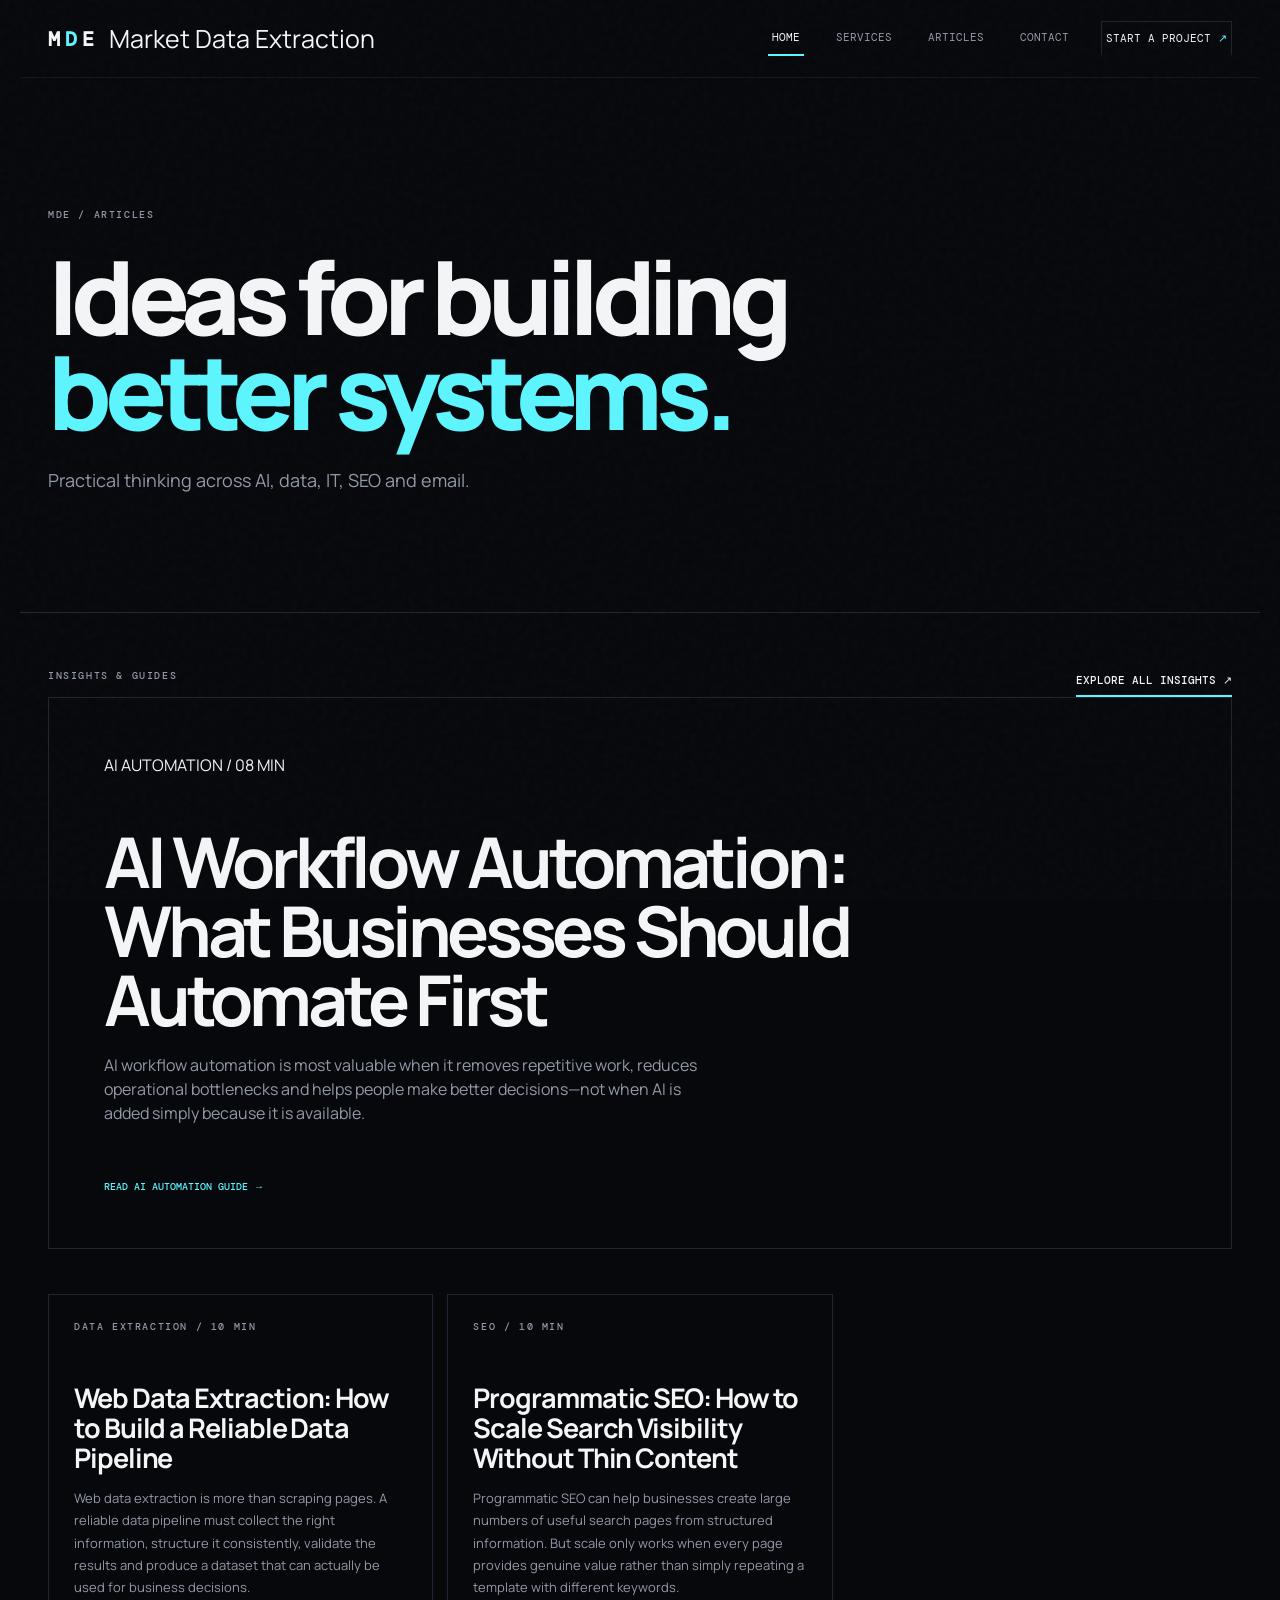
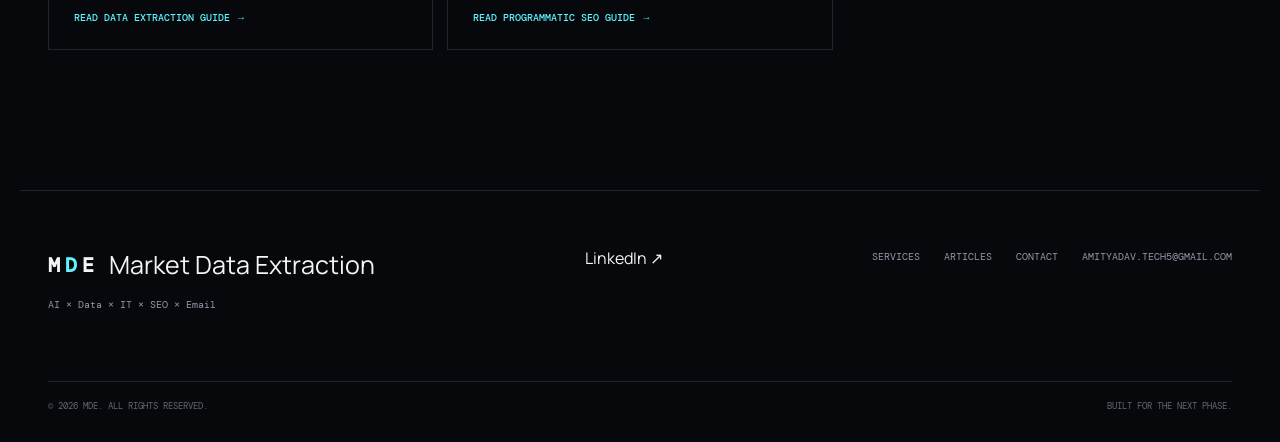
==== articles.html @ c3141ca6 "Update articles.html" ====
<!DOCTYPE html>
<html lang="en">
<head>
  <meta charset="UTF-8">
  <meta name="viewport" content="width=device-width, initial-scale=1.0">
  <meta name="description" content="MDE builds intelligent AI, data, IT, SEO and email solutions for modern businesses.">
  <meta name="theme-color" content="#07080c">
  <title>MDE — AI × Data × IT × SEO × Email</title>
  <link rel="stylesheet" href="css/mdestyle.css">
</head>
<body>
  <div class="noise"></div>
  <header class="site-header">
    <a class="logo footer-logo" href="index.html" aria-label="MDE home"><span class="logo-mark"><span>M</span><span class="logo-d">D</span><span>E</span></span><span>Market Data Extraction</span>
</a>
    <button class="menu-toggle" aria-label="Toggle menu"><span></span><span></span></button>
    <nav class="nav">
      <a class="active" href="index.html">Home</a>
      <a href="services.html">Services</a>
      <a href="articles.html">Articles</a>
      <a href="contact.html">Contact</a>
      <a class="nav-cta" href="contact.html">Start a Project <span>↗</span></a>
    </nav>
  </header><main>
<section class="page-hero section-pad"><div class="section-label">MDE / ARTICLES</div><h1>Ideas for building<br><em>better systems.</em></h1><p>Practical thinking across AI, data, IT, SEO and email.</p></section>
<section class="article-index section-pad">

  <div class="section-head reveal">
    <div class="section-label">INSIGHTS & GUIDES</div>

    <a class="text-link" href="articles.html">
      Explore all insights ↗
    </a>
  </div>


  <!-- FEATURED AI ARTICLE -->

  <a
    class="article-large reveal"
    href="articles/ai-automation.html"
  >

    <span>
      AI AUTOMATION / 08 MIN
    </span>

    <h2>
      AI Workflow Automation:
      What Businesses Should Automate First
    </h2>

    <p>
      AI workflow automation is most valuable when it removes
      repetitive work, reduces operational bottlenecks and helps
      people make better decisions—not when AI is added simply
      because it is available.
    </p>

    <b>
      Read AI Automation Guide →
    </b>

  </a>


  <div class="article-grid">


    <!-- DATA EXTRACTION -->

    <a
      class="article-card reveal"
      href="articles/data-extraction.html"
    >

      <span class="article-meta">
        DATA EXTRACTION / 10 MIN
      </span>

      <h3>
        Web Data Extraction:
        How to Build a Reliable Data Pipeline
      </h3>

      <p>
        Web data extraction is more than scraping pages.
        A reliable data pipeline must collect the right information,
        structure it consistently, validate the results and produce
        a dataset that can actually be used for business decisions.
      </p>

      <span class="read">
        Read Data Extraction Guide →
      </span>

    </a>


    <!-- PROGRAMMATIC SEO -->

    <a
      class="article-card reveal"
      href="articles/programmatic-seo.html"
    >

      <span class="article-meta">
        SEO / 10 MIN
      </span>

      <h3>
        Programmatic SEO:
        How to Scale Search Visibility Without Thin Content
      </h3>

      <p>
        Programmatic SEO can help businesses create large numbers
        of useful search pages from structured information. But
        scale only works when every page provides genuine value
        rather than simply repeating a template with different keywords.
      </p>

      <span class="read">
        Read Programmatic SEO Guide →
      </span>

    </a>
  </div>
</section>
</main>
<footer class="footer section-pad">
    <div class="footer-top">
      <div><a class="logo footer-logo" href="index.html"><span class="logo-mark"><span>M</span><span class="logo-d">D</span><span>E</span></span><span>Market Data Extraction</span></a><p>AI × Data × IT × SEO × Email</p></div>
      <div><a href="https://www.linkedin.com/company/market-data-extraction/" target="_blank" rel="noopener noreferrer">LinkedIn ↗</a></div>
      <div class="footer-links"><a href="services.html">Services</a><a href="articles.html">Articles</a><a href="contact.html">Contact</a><a href="mailto:amityadav.tech5@gmail.com">amityadav.tech5@gmail.com</a></div>
    </div>
    <div class="footer-bottom"><span>© 2026 MDE. All rights reserved.</span><span>Built for the next phase.</span></div>
</footer><script src="js/main.js"></script></body></html>
---- css/mdestyle.css ----
@import url('https://fonts.googleapis.com/css2?family=DM+Mono:wght@300;400;500&family=Manrope:wght@400;500;600;700;800&display=swap');

/* ============================================
   CSS VARIABLES & ROOT
   ============================================ */
:root {
  --bg: #07080c;
  --panel: #0d1017;
  --text: #f3f5f7;
  --muted: #9299a8;
  --line: #202531;
  --cyan: #5df5ff;
  --lime: #c6ff55;
  --violet: #9b7cff;
  --max: 1240px;
}

/* ============================================
   GLOBAL STYLES
   ============================================ */
* {
  box-sizing: border-box;
}

html {
  scroll-behavior: smooth;
}

body {
  margin: 0;
  background: var(--bg);
  color: var(--text);
  font-family: Manrope, Arial, sans-serif;
  line-height: 1.5;
  overflow-x: hidden;
}

/* Links - IMPROVED VISIBILITY */
a {
  color: inherit;
  text-decoration: none;
  transition: color 0.2s ease, opacity 0.2s ease;
}

a:focus-visible {
  outline: 2px solid var(--cyan);
  outline-offset: 4px;
}

/* Background noise texture */
.noise {
  position: fixed;
  inset: 0;
  pointer-events: none;
  opacity: 0.025;
  z-index: 10;
  background-image: url("data:image/svg+xml,%3Csvg viewBox='0 0 160 160' xmlns='http://www.w3.org/2000/svg'%3E%3Cfilter id='n'%3E%3CfeTurbulence type='fractalNoise' baseFrequency='.9' numOctaves='3' stitchTiles='stitch'/%3E%3C/filter%3E%3Crect width='100%25' height='100%25' filter='url(%23n)'/%3E%3C/svg%3E");
}

/* ============================================
   HEADER & NAVIGATION
   ============================================ */
.site-header {
  height: 78px;
  display: flex;
  align-items: center;
  justify-content: space-between;
  max-width: var(--max);
  margin: auto;
  padding: 0 28px;
  border-bottom: 1px solid rgba(255, 255, 255, 0.06);
  position: relative;
  z-index: 20;
}

.logo {
  display: flex;
  align-items: center;
  gap: 10px;
  transition: opacity 0.2s ease;
}

.logo:hover {
  opacity: 0.8;
}

.logo-mark {
  display: flex;
  align-items: center;
  font-family: 'DM Mono';
  font-size: 20px;
  font-weight: 900;
  letter-spacing: 5px;
  line-height: 1;
}

.logo-d {
  color: var(--cyan);
}

.logo-name {
  font-size: 18px;
  font-weight: 800;
  letter-spacing: -0.04em;
}

.nav {
  display: flex;
  align-items: center;
  gap: 28px;
  font-family: 'DM Mono';
  font-size: 11px;
  text-transform: uppercase;
  color: var(--muted);
}

.nav a {
  transition: color 0.2s ease;
  padding: 8px 4px;
  border-bottom: 2px solid transparent;
}

.nav a:hover,
.nav a.active {
  color: var(--text);
  border-bottom-color: var(--cyan);
}

.nav a:focus-visible {
  outline: 2px solid var(--cyan);
  outline-offset: 2px;
}

.nav-cta {
  border: 1px solid var(--line);
  padding: 11px 15px;
  color: var(--text) !important;
  transition: all 0.2s ease;
}

.nav-cta:hover {
  border-color: var(--cyan);
  background: rgba(93, 245, 255, 0.05);
}

.nav-cta span {
  color: var(--cyan);
}

.menu-toggle {
  display: none;
  background: none;
  border: 0;
  cursor: pointer;
}

.menu-toggle:focus-visible {
  outline: 2px solid var(--cyan);
  outline-offset: 2px;
}

/* ============================================
   SECTIONS & LAYOUT
   ============================================ */
.section-pad {
  max-width: var(--max);
  margin: auto;
  padding-left: 28px;
  padding-right: 28px;
}

.section-label,
.article-meta,
.contact-label {
  font: 500 10px 'DM Mono';
  letter-spacing: 0.16em;
  color: var(--muted);
}

.eyebrow {
  display: flex;
  gap: 10px;
  align-items: center;
  font: 500 10px 'DM Mono';
  letter-spacing: 0.16em;
  color: var(--muted);
}

.pulse {
  width: 6px;
  height: 6px;
  background: var(--lime);
  border-radius: 50%;
  box-shadow: 0 0 16px var(--lime);
  animation: pulse-glow 1.5s ease-in-out infinite;
}

@keyframes pulse-glow {
  0%, 100% { box-shadow: 0 0 16px var(--lime); }
  50% { box-shadow: 0 0 8px var(--lime); }
}

/* ============================================
   TYPOGRAPHY
   ============================================ */
h1, h2, h3, p {
  margin-top: 0;
}

h1 {
  font-size: clamp(64px, 8vw, 116px);
  line-height: 0.91;
  letter-spacing: -0.07em;
  margin: 24px 0 28px;
  font-weight: 800;
}

h2 {
  font-size: clamp(45px, 6vw, 76px);
  line-height: 0.98;
  letter-spacing: -0.06em;
}

h1 em,
h2 em {
  font-style: normal;
  color: var(--cyan);
}

/* ============================================
   HERO SECTION
   ============================================ */
.hero {
  min-height: 690px;
  display: grid;
  grid-template-columns: 1fr 1fr;
  align-items: center;
  position: relative;
}

.hero-grid {
  position: absolute;
  inset: 0;
  opacity: 0.34;
  background-image: linear-gradient(rgba(255, 255, 255, 0.05) 1px, transparent 1px),
    linear-gradient(90deg, rgba(255, 255, 255, 0.05) 1px, transparent 1px);
  background-size: 80px 80px;
  mask-image: linear-gradient(to bottom, black, transparent 90%);
}

.hero-copy {
  position: relative;
  z-index: 2;
}

.hero-text {
  max-width: 560px;
  font-size: 18px;
  color: var(--muted);
  line-height: 1.7;
}

.hero-actions {
  display: flex;
  gap: 12px;
  margin-top: 34px;
  flex-wrap: wrap;
}

/* ============================================
   BUTTONS - IMPROVED FEEDBACK
   ============================================ */
.button {
  display: inline-flex;
  align-items: center;
  gap: 28px;
  padding: 15px 18px;
  font: 500 11px 'DM Mono';
  text-transform: uppercase;
  letter-spacing: 0.06em;
  border: 1px solid var(--line);
  transition: all 0.25s ease;
  cursor: pointer;
  font-weight: 600;
}

.button:hover {
  transform: translateY(-2px);
  box-shadow: 0 8px 24px rgba(93, 245, 255, 0.1);
}

.button:active {
  transform: translateY(0);
}

.button:focus-visible {
  outline: 2px solid var(--cyan);
  outline-offset: 2px;
}

.button-primary {
  background: var(--text);
  color: #07080c;
  border-color: var(--text);
  font-weight: 700;
}

.button-primary:hover {
  background: var(--cyan);
  border-color: var(--cyan);
  color: #07080c;
}

.button-ghost {
  background: transparent;
  border-color: var(--line);
}

.button-ghost:hover {
  border-color: var(--text);
  background: rgba(243, 245, 247, 0.05);
}

/* ============================================
   HERO VISUAL
   ============================================ */
.hero-visual {
  height: 500px;
  position: relative;
  display: grid;
  place-items: center;
}

.core {
  width: 220px;
  height: 220px;
  border: 1px solid rgba(93, 245, 255, 0.45);
  border-radius: 50%;
  display: grid;
  place-items: center;
  position: relative;
  box-shadow: 0 0 80px rgba(93, 245, 255, 0.08);
}

.core-ring {
  position: absolute;
  inset: 22px;
  border: 1px dashed rgba(198, 255, 85, 0.45);
  border-radius: 50%;
  animation: spin 16s linear infinite;
}

.core-text {
  font: 500 20px 'DM Mono';
  letter-spacing: 0.12em;
}

.core-text span {
  display: block;
  font-size: 8px;
  color: var(--cyan);
  text-align: center;
  margin-top: 6px;
}

.orbit {
  position: absolute;
  border: 1px solid rgba(255, 255, 255, 0.08);
  border-radius: 50%;
  transform: rotate(-22deg);
}

.orbit-a {
  width: 390px;
  height: 180px;
  animation: float 7s ease-in-out infinite;
}

.orbit-b {
  width: 470px;
  height: 260px;
  transform: rotate(48deg);
  animation: float 9s ease-in-out infinite reverse;
}

.data-tag {
  position: absolute;
  border: 1px solid var(--line);
  background: rgba(7, 8, 12, 0.8);
  backdrop-filter: blur(10px);
  padding: 9px 11px;
  font: 500 9px 'DM Mono';
  letter-spacing: 0.1em;
}

.data-tag b {
  font-weight: 400;
  color: var(--cyan);
  margin-left: 14px;
}

.tag-one { top: 14%; left: 18%; }
.tag-two { right: 7%; top: 28%; }
.tag-three { bottom: 20%; left: 10%; }
.tag-four { right: 18%; bottom: 10%; }

.signal {
  position: absolute;
  width: 70px;
  height: 1px;
  background: linear-gradient(90deg, transparent, var(--cyan));
  opacity: 0.7;
}

.signal-one { top: 20%; right: 17%; transform: rotate(25deg); }
.signal-two { bottom: 23%; left: 18%; transform: rotate(-20deg); }

/* ============================================
   TICKER
   ============================================ */
.ticker {
  overflow: hidden;
  border-top: 1px solid var(--line);
  border-bottom: 1px solid var(--line);
  padding: 18px 0;
  white-space: nowrap;
}

.ticker-track {
  display: inline-flex;
  gap: 28px;
  align-items: center;
  animation: ticker 25s linear infinite;
  font: 500 10px 'DM Mono';
  letter-spacing: 0.16em;
}

.ticker i {
  color: var(--cyan);
  font-style: normal;
}

/* ============================================
   INTRO SECTION
   ============================================ */
.intro {
  padding-top: 150px;
  padding-bottom: 130px;
}

.intro-layout {
  display: grid;
  grid-template-columns: 1.2fr 0.8fr;
  gap: 10%;
  margin-top: 45px;
}

.intro-copy {
  padding-top: 12px;
}

.intro-copy p {
  font-size: 17px;
  line-height: 1.8;
  color: var(--muted);
  max-width: 450px;
}

/* ============================================
   TEXT LINKS - IMPROVED VISIBILITY
   ============================================ */
.text-link {
  font: 500 11px 'DM Mono';
  text-transform: uppercase;
  border-bottom: 2px solid var(--cyan);
  padding-bottom: 8px;
  display: inline-flex;
  gap: 20px;
  margin-top: 20px;
  color: var(--text);
  transition: all 0.2s ease;
}

.text-link:hover {
  color: var(--cyan);
  gap: 28px;
}

.text-link:focus-visible {
  outline: 2px solid var(--cyan);
  outline-offset: 4px;
}

.text-link span {
  color: var(--cyan);
  transition: transform 0.2s ease;
}

.text-link:hover span {
  transform: translateX(4px);
}

/* ============================================
   SERVICES PREVIEW
   ============================================ */
.services-preview {
  padding-bottom: 150px;
}

.service-list {
  margin-top: 45px;
  border-top: 1px solid var(--line);
}

.service-row {
  display: grid;
  grid-template-columns: 80px 1.3fr 1fr 40px;
  align-items: center;
  min-height: 110px;
  border-bottom: 1px solid var(--line);
  transition: all 0.3s ease;
  padding: 0 8px;
}

.service-row:hover {
  background: var(--panel);
  padding-left: 18px;
  border-left: 2px solid var(--cyan);
}

.service-row:focus-visible {
  outline: 2px solid var(--cyan);
  outline-offset: -2px;
}

.service-num {
  font: 400 10px 'DM Mono';
  color: var(--muted);
}

.service-row h3 {
  margin: 0;
  font-size: 38px;
  letter-spacing: -0.05em;
}

.service-row h3 small {
  font-size: 15px;
  font-weight: 400;
  color: var(--muted);
}

.service-desc {
  font: 400 11px 'DM Mono';
  color: var(--muted);
}

.service-arrow {
  font-size: 20px;
  color: var(--cyan);
}

/* ============================================
   DARK PANEL
   ============================================ */
.dark-panel {
  max-width: none;
  background: var(--panel);
  border-top: 1px solid var(--line);
  border-bottom: 1px solid var(--line);
  padding-top: 110px;
  padding-bottom: 110px;
}

.dark-panel > * {
  max-width: var(--max);
  margin-left: auto;
  margin-right: auto;
}

.process-grid {
  display: grid;
  grid-template-columns: 1fr 1fr;
  gap: 12%;
  margin-top: 60px;
}

.process-intro {
  padding: 0 28px;
}

.process-intro h2 {
  font-size: clamp(45px, 6vw, 76px);
  line-height: 0.98;
  letter-spacing: -0.06em;
}

.process-intro p {
  max-width: 400px;
  color: var(--muted);
  line-height: 1.8;
}

.process-steps {
  border-top: 1px solid var(--line);
  padding: 0 28px;
}

.step {
  display: grid;
  grid-template-columns: 55px 1fr;
  gap: 20px;
  padding: 25px 0;
  border-bottom: 1px solid var(--line);
  transition: all 0.2s ease;
}

.step:hover {
  padding-left: 8px;
}

.step > span {
  font: 400 10px 'DM Mono';
  color: var(--cyan);
}

.step h3 {
  margin: 0 0 5px;
  font-size: 17px;
}

.step p {
  margin: 0;
  color: var(--muted);
  font-size: 13px;
}

/* ============================================
   ARTICLES PREVIEW
   ============================================ */
.articles-preview {
  padding-top: 130px;
  padding-bottom: 150px;
}

.section-head {
  display: flex;
  justify-content: space-between;
  align-items: center;
}

.article-grid {
  display: grid;
  grid-template-columns: repeat(3, 1fr);
  gap: 14px;
  margin-top: 45px;
}

.article-card {
  min-height: 330px;
  border: 1px solid var(--line);
  padding: 25px;
  display: flex;
  flex-direction: column;
  transition: all 0.3s ease;
  position: relative;
}

.article-card:hover {
  background: var(--panel);
  border-color: #38404f;
  transform: translateY(-4px);
  box-shadow: 0 12px 24px rgba(93, 245, 255, 0.08);
}

.article-card:focus-within {
  outline: 2px solid var(--cyan);
  outline-offset: -2px;
}

.article-card h3 {
  font-size: 27px;
  line-height: 1.1;
  letter-spacing: -0.04em;
  margin: 50px 0 15px;
}

.article-card p {
  color: var(--muted);
  font-size: 13px;
  line-height: 1.7;
}

.read {
  margin-top: auto;
  font: 500 10px 'DM Mono';
  text-transform: uppercase;
  color: var(--cyan);
  transition: transform 0.2s ease;
}

.article-card:hover .read {
  transform: translateX(4px);
}

/* ============================================
   CTA SECTION
   ============================================ */
.cta-section {
  position: relative;
  overflow: hidden;
  text-align: center;
  padding-top: 160px;
  padding-bottom: 160px;
}

.cta-section h2 {
  font-size: clamp(58px, 8vw, 100px);
  line-height: 0.9;
  letter-spacing: -0.07em;
  margin: 35px auto 30px;
}

.cta-section p {
  max-width: 500px;
  margin: 0 auto 30px;
  color: var(--muted);
  font-size: 18px;
  line-height: 1.7;
}

.cta-orb {
  position: absolute;
  width: 500px;
  height: 500px;
  border-radius: 50%;
  background: radial-gradient(circle, rgba(93, 245, 255, 0.09), transparent 65%);
  left: 50%;
  top: 50%;
  transform: translate(-50%, -50%);
  pointer-events: none;
}

.compact {
  padding-top: 110px;
  padding-bottom: 120px;
}

/* ============================================
   FOOTER
   ============================================ */
.footer {
  border-top: 1px solid var(--line);
  padding-top: 55px;
  padding-bottom: 30px;
}

.footer-top {
  display: flex;
  justify-content: space-between;
  gap: 40px;
  margin-bottom: 40px;
}

.footer-logo {
  font-size: 25px;
}

.footer-top p {
  color: var(--muted);
  font: 10px 'DM Mono';
  margin-top: 15px;
}

.footer-links {
  display: flex;
  gap: 24px;
  flex-wrap: wrap;
  font: 10px 'DM Mono';
  text-transform: uppercase;
  color: var(--muted);
  align-items: flex-start;
}

.footer-links a {
  transition: all 0.2s ease;
  padding: 4px 0;
  border-bottom: 1px solid transparent;
}

.footer-links a:hover {
  color: var(--text);
  border-bottom-color: var(--cyan);
}

.footer-links a:focus-visible {
  outline: 2px solid var(--cyan);
  outline-offset: 2px;
}

.footer-bottom {
  display: flex;
  justify-content: space-between;
  border-top: 1px solid var(--line);
  margin-top: 60px;
  padding-top: 18px;
  color: #606775;
  font: 9px 'DM Mono';
  text-transform: uppercase;
}

/* ============================================
   PAGE HERO (Pages)
   ============================================ */
.page-hero {
  padding-top: 130px;
  padding-bottom: 100px;
  border-bottom: 1px solid var(--line);
}

.page-hero h1,
.contact-hero h1 {
  font-size: clamp(58px, 8vw, 105px);
  line-height: 0.93;
  letter-spacing: -0.07em;
  margin: 28px 0;
}

.page-hero p,
.contact-hero p {
  font-size: 18px;
  color: var(--muted);
  max-width: 600px;
}

.service-detail {
  padding-top: 20px;
}

.detail-block {
  display: grid;
  grid-template-columns: 100px 1fr;
  gap: 30px;
  padding: 90px 0;
  border-bottom: 1px solid var(--line);
}

.detail-index {
  font: 500 12px 'DM Mono';
  color: var(--cyan);
}

.detail-kicker {
  font: 500 11px 'DM Mono';
  letter-spacing: 0.15em;
  color: var(--muted);
}

.detail-block h2 {
  font-size: clamp(45px, 6vw, 75px);
  line-height: 1;
  letter-spacing: -0.06em;
  margin: 18px 0;
}

.detail-block p {
  max-width: 650px;
  color: var(--muted);
  font-size: 16px;
  line-height: 1.8;
}

.chips {
  display: flex;
  gap: 8px;
  flex-wrap: wrap;
  margin-top: 28px;
}

.chips span {
  border: 1px solid var(--line);
  padding: 9px 12px;
  font: 10px 'DM Mono';
  color: #b5bcc8;
  transition: all 0.2s ease;
}

.chips span:hover {
  border-color: var(--cyan);
  color: var(--cyan);
}

/* ============================================
   ARTICLE INDEX
   ============================================ */
.article-index {
  padding-top: 40px;
  padding-bottom: 140px;
}

.article-large {
  display: block;
  border: 1px solid var(--line);
  padding: 55px;
  min-height: 390px;
  transition: all 0.3s ease;
}

.article-large:hover {
  background: var(--panel);
  border-color: #38404f;
  transform: translateY(-4px);
}

.article-large h2 {
  max-width: 850px;
  font-size: clamp(40px, 6vw, 70px);
  line-height: 0.98;
  letter-spacing: -0.06em;
  margin: 50px 0 20px;
}

.article-large p {
  color: var(--muted);
  max-width: 600px;
}

.article-large b {
  display: block;
  margin-top: 55px;
  color: var(--cyan);
  font: 500 10px 'DM Mono';
  text-transform: uppercase;
}

/* ============================================
   CONTACT PAGE
   ============================================ */
.contact-hero {
  padding-top: 100px;
  padding-bottom: 100px;
}

.contact-card {
  padding-top: 50px;
  padding-bottom: 160px;
}

.contact-inner {
  border: 1px solid var(--line);
  padding: 55px;
  display: flex;
  justify-content: space-between;
  gap: 40px;
  align-items: flex-end;
  background: linear-gradient(135deg, rgba(93, 245, 255, 0.04), rgba(155, 124, 255, 0.04));
  transition: all 0.3s ease;
}

.contact-inner:hover {
  border-color: var(--cyan);
  background: linear-gradient(135deg, rgba(93, 245, 255, 0.08), rgba(155, 124, 255, 0.08));
}

.contact-main {
  min-width: 0;
  flex: 1 1 auto;
}

.contact-label {
  display: block;
  margin-bottom: 16px;
  color: var(--muted);
}

.email-link {
  display: flex;
  align-items: flex-start;
  gap: 8px;
  max-width: 100%;
  min-width: 0;
  color: #ffffff;
  font-weight: 700;
  line-height: 1.15;
  text-decoration: none;
}

.email-link:hover {
  color: var(--cyan);
}

.email-address {
  min-width: 0;
  overflow-wrap: anywhere;
  word-break: break-word;
  color: #ffffff;
  font-weight: 700;
}

.email-link:hover .email-address {
  color: var(--cyan);
}

.email-arrow {
  flex: 0 0 auto;
  color: var(--cyan);
  font-size: 0.55em;
  font-weight: 700;
  line-height: 1.3;
}

.contact-side {
  display: flex;
  flex-direction: column;
  gap: 8px;
  color: var(--muted);
  font: 10px 'DM Mono';
  text-align: right;
  flex: 0 0 auto;
}

/* TABLET */
@media (max-width: 900px) {
  .contact-inner {
    padding: 40px;
    gap: 30px;
  }

  .email-link {
    font-size: clamp(1rem, 3vw, 1.4rem);
  }
}

/* MOBILE */
@media (max-width: 768px) {
  .contact-hero {
    padding-top: 110px;
    padding-bottom: 70px;
  }

  .contact-card {
    padding-bottom: 90px;
  }

  .contact-inner {
    padding: 30px 24px;
    display: flex;
    flex-direction: column;
    align-items: stretch;
    gap: 32px;
  }

  .contact-label {
    margin-bottom: 12px;
    font-size: 10px;
  }

  .email-link {
    align-items: flex-start;
    font-size: clamp(1.05rem, 5vw, 1.4rem);
    line-height: 1.2;
  }

  .email-address {
    min-width: 0;
  }

  .email-arrow {
    font-size: 0.6em;
    line-height: 1.4;
  }

  .contact-side {
    text-align: left;
    gap: 6px;
    line-height: 1.5;
  }
}

/* SMALL PHONES */
@media (max-width: 400px) {
  .contact-inner {
    padding: 26px 20px;
  }

  .email-link {
    font-size: 1rem;
    gap: 6px;
  }

  .contact-side {
    font-size: 9px;
  }
}
/* ============================================
   ARTICLE PAGE
   ============================================ */
.article-page {
  padding-top: 120px;
  padding-bottom: 140px;
  max-width: 920px;
}

.article-page h1 {
  font-size: clamp(48px, 7vw, 85px);
  line-height: 0.95;
  letter-spacing: -0.07em;
  margin: 28px 0 80px;
}

.article-body {
  border-top: 1px solid var(--line);
  padding-top: 50px;
}

.article-body .lead {
  font-size: 21px;
  color: var(--text);
  line-height: 1.7;
}

.article-body h2 {
  font-size: 32px;
  letter-spacing: -0.04em;
  margin-top: 60px;
}

.article-body p {
  color: var(--muted);
  font-size: 16px;
  line-height: 1.9;
  max-width: 100%;
}

/* ============================================
   ANIMATIONS
   ============================================ */
.reveal {
  opacity: 0;
  transform: translateY(18px);
  transition: opacity 0.7s ease, transform 0.7s ease;
}

.reveal.visible {
  opacity: 1;
  transform: none;
}

@keyframes spin {
  to {
    transform: rotate(360deg);
  }
}

@keyframes float {
  50% {
    transform: rotate(-18deg) scale(1.03);
  }
}

@keyframes ticker {
  to {
    transform: translateX(-50%);
  }
}

/* ============================================
   MOBILE RESPONSIVE
   ============================================ */
@media (max-width: 800px) {
  .site-header {
    height: 68px;
  }

  .menu-toggle {
    display: flex;
    flex-direction: column;
    gap: 5px;
    cursor: pointer;
  }

  .menu-toggle span {
    width: 24px;
    height: 1px;
    background: var(--text);
    transition: all 0.2s ease;
  }

  .nav {
    display: none;
    position: absolute;
    top: 68px;
    left: 0;
    right: 0;
    background: var(--bg);
    border-bottom: 1px solid var(--line);
    padding: 20px 28px;
    flex-direction: column;
    align-items: flex-start;
  }

  .nav.open {
    display: flex;
  }

  .nav a {
    width: 100%;
    padding: 12px 0;
  }

  .nav-cta {
    width: 100%;
  }

  .hero {
    grid-template-columns: 1fr;
    min-height: auto;
    padding-top: 90px;
    padding-bottom: 70px;
  }

  .hero-visual {
    height: 390px;
    order: -1;
  }

  .core {
    width: 165px;
    height: 165px;
  }

  .orbit-a {
    width: 300px;
    height: 140px;
  }

  .orbit-b {
    width: 350px;
    height: 200px;
  }

  .data-tag {
    font-size: 8px;
  }

  .tag-one { left: 4%; }
  .tag-two { right: 0; }
  .tag-three { left: 2%; }
  .tag-four { right: 5%; }

  .intro,
  .articles-preview {
    padding-top: 100px;
    padding-bottom: 100px;
  }

  .intro-layout,
  .process-grid {
    grid-template-columns: 1fr;
    gap: 35px;
  }

  .service-row {
    grid-template-columns: 45px 1fr 35px;
  }

  .service-desc {
    display: none;
  }

  .service-row h3 {
    font-size: 29px;
  }

  .dark-panel {
    padding-top: 90px;
    padding-bottom: 90px;
  }

  .article-grid {
    grid-template-columns: 1fr;
  }

  .article-card {
    min-height: 280px;
  }

  .footer-top,
  .footer-bottom {
    flex-direction: column;
  }

  .footer-links {
    flex-direction: column;
    gap: 13px;
  }

  .footer-bottom {
    gap: 10px;
  }

  .page-hero {
    padding-top: 90px;
  }

  .detail-block {
    grid-template-columns: 45px 1fr;
    padding: 65px 0;
  }

  .detail-block h2 {
    font-size: 43px;
  }

  .contact-hero {
    padding-top: 90px;
  }

  .contact-inner {
    padding: 30px;
    flex-direction: column;
    align-items: flex-start;
  }

  .contact-side {
    text-align: left;
  }

  .email-link {
    font-size: 32px;
  }

  .article-large {
    padding: 30px;
    min-height: 340px;
  }

  .article-large h2 {
    margin-top: 40px;
  }

  .article-page {
    padding-top: 80px;
  }
}
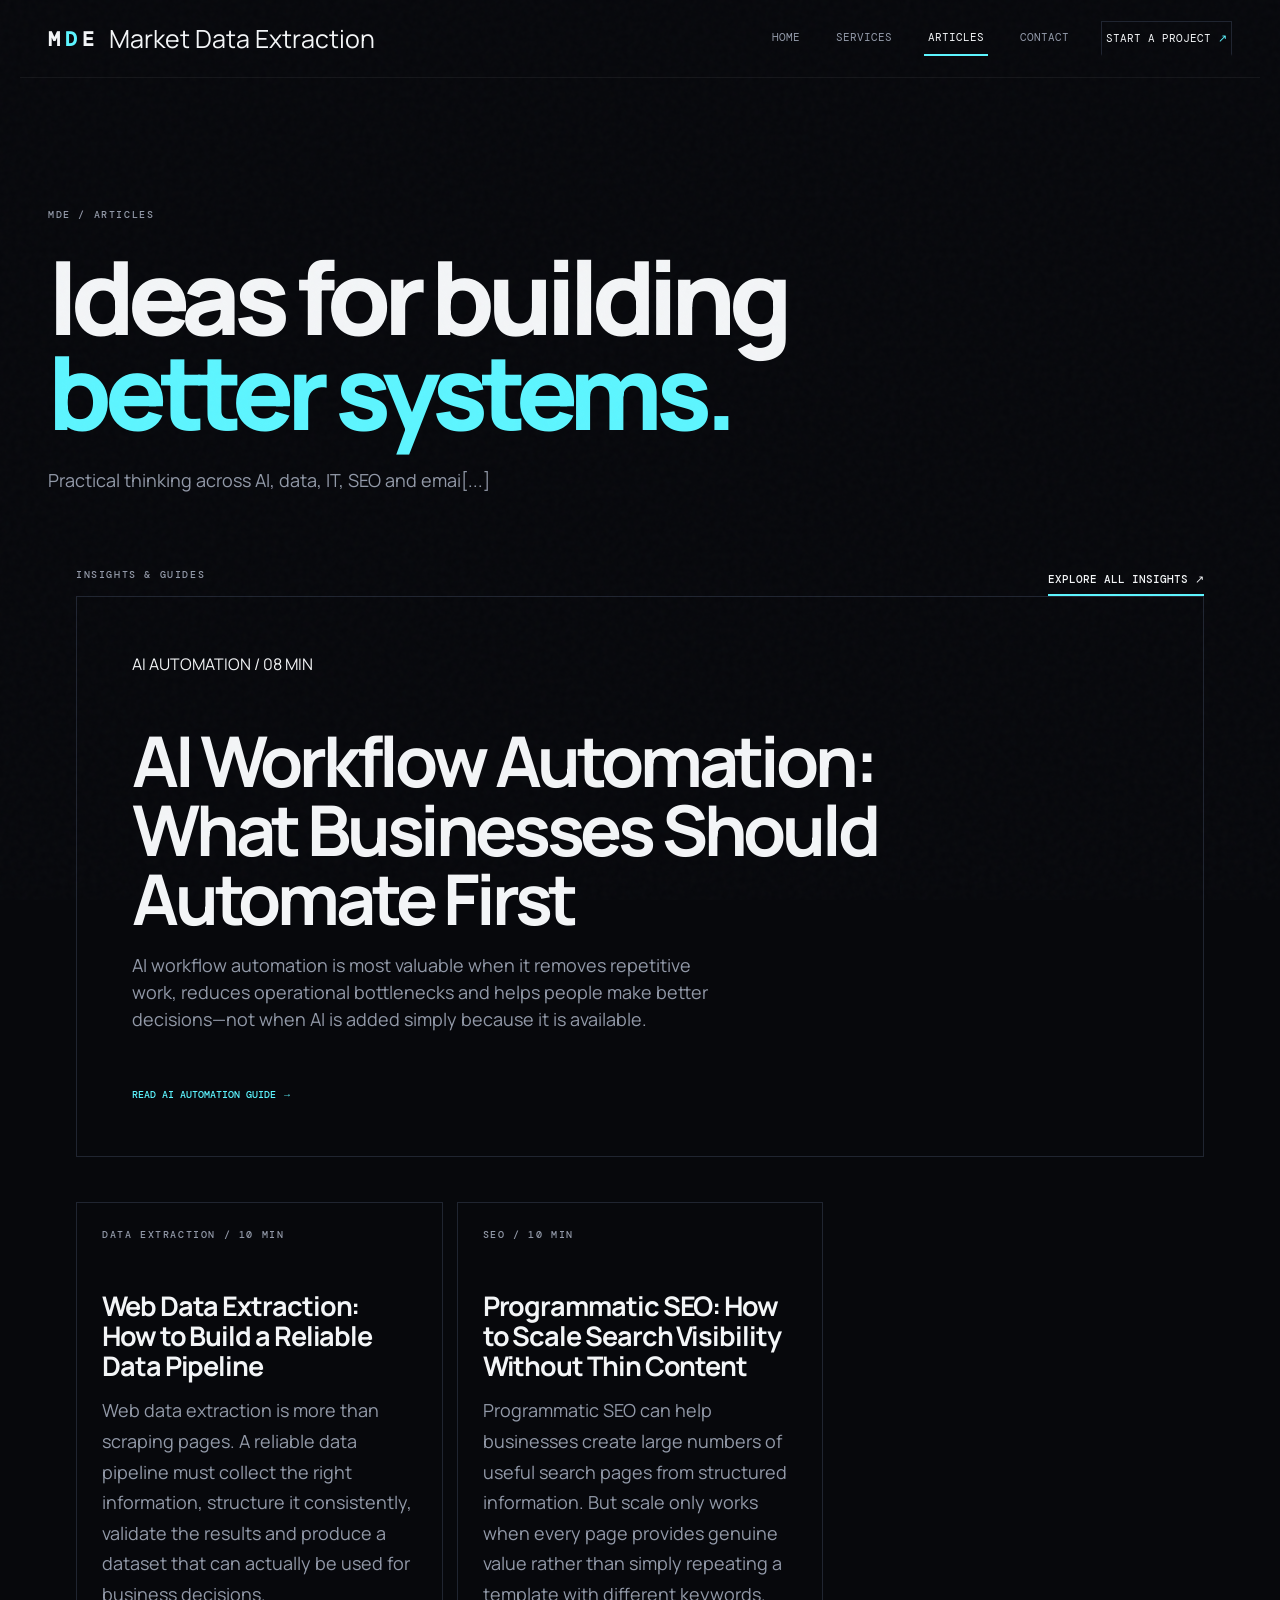
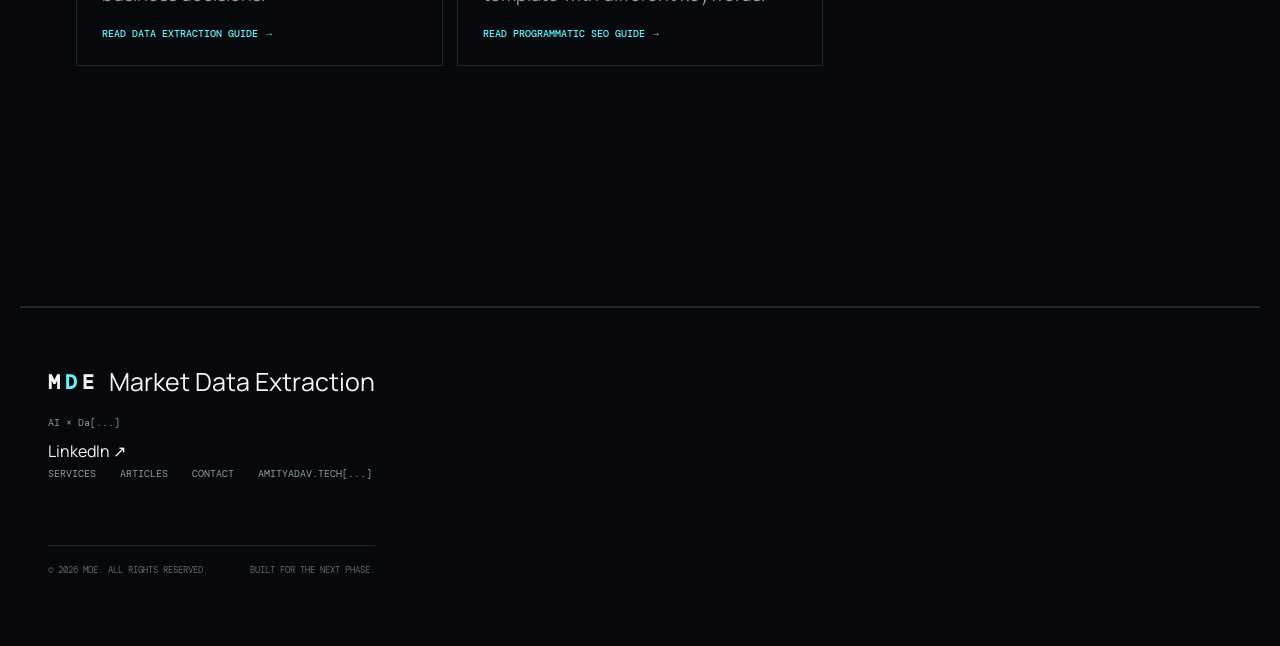
==== commit f9948630: "Remove hardcoded active class from articles.html and update page title for better SEO" ====
--- a/articles.html
+++ b/articles.html
@@ -3,26 +3,26 @@
 <head>
   <meta charset="UTF-8">
   <meta name="viewport" content="width=device-width, initial-scale=1.0">
-  <meta name="description" content="MDE builds intelligent AI, data, IT, SEO and email solutions for modern businesses.">
+  <meta name="description" content="Practical insights on AI automation, web data extraction, programmatic SEO and business intelligence strategies.">
   <meta name="theme-color" content="#07080c">
-  <title>MDE — AI × Data × IT × SEO × Email</title>
+  <title>Articles — AI Automation & Data Extraction Guides | MDE</title>
   <link rel="stylesheet" href="css/mdestyle.css">
 </head>
 <body>
   <div class="noise"></div>
   <header class="site-header">
     <a class="logo footer-logo" href="index.html" aria-label="MDE home"><span class="logo-mark"><span>M</span><span class="logo-d">D</span><span>E</span></span><span>Market Data Extraction</span>
-</a>
+    </a>
     <button class="menu-toggle" aria-label="Toggle menu"><span></span><span></span></button>
     <nav class="nav">
-      <a class="active" href="index.html">Home</a>
+      <a href="index.html">Home</a>
       <a href="services.html">Services</a>
       <a href="articles.html">Articles</a>
       <a href="contact.html">Contact</a>
       <a class="nav-cta" href="contact.html">Start a Project <span>↗</span></a>
     </nav>
   </header><main>
-<section class="page-hero section-pad"><div class="section-label">MDE / ARTICLES</div><h1>Ideas for building<br><em>better systems.</em></h1><p>Practical thinking across AI, data, IT, SEO and email.</p></section>
+<section class="page-hero section-pad"><div class="section-label">MDE / ARTICLES</div><h1>Ideas for building<br><em>better systems.</em></h1><p>Practical thinking across AI, data, IT, SEO and emai[...]
 <section class="article-index section-pad">
 
   <div class="section-head reveal">
@@ -38,7 +38,7 @@
 
   <a
     class="article-large reveal"
-    href="articles/ai-automation.html"
+    href="article/ai-automation.html"
   >
 
     <span>
@@ -71,7 +71,7 @@
 
     <a
       class="article-card reveal"
-      href="articles/data-extraction.html"
+      href="article/data-extraction.html"
     >
 
       <span class="article-meta">
@@ -101,7 +101,7 @@
 
     <a
       class="article-card reveal"
-      href="articles/programmatic-seo.html"
+      href="article/programmatic-seo.html"
     >
 
       <span class="article-meta">
@@ -130,9 +130,9 @@
 </main>
 <footer class="footer section-pad">
     <div class="footer-top">
-      <div><a class="logo footer-logo" href="index.html"><span class="logo-mark"><span>M</span><span class="logo-d">D</span><span>E</span></span><span>Market Data Extraction</span></a><p>AI × Data × IT × SEO × Email</p></div>
+      <div><a class="logo footer-logo" href="index.html"><span class="logo-mark"><span>M</span><span class="logo-d">D</span><span>E</span></span><span>Market Data Extraction</span></a><p>AI × Da[...]
       <div><a href="https://www.linkedin.com/company/market-data-extraction/" target="_blank" rel="noopener noreferrer">LinkedIn ↗</a></div>
-      <div class="footer-links"><a href="services.html">Services</a><a href="articles.html">Articles</a><a href="contact.html">Contact</a><a href="mailto:amityadav.tech5@gmail.com">amityadav.tech5@gmail.com</a></div>
+      <div class="footer-links"><a href="services.html">Services</a><a href="articles.html">Articles</a><a href="contact.html">Contact</a><a href="mailto:amityadav.tech5@gmail.com">amityadav.tech[...]
     </div>
     <div class="footer-bottom"><span>© 2026 MDE. All rights reserved.</span><span>Built for the next phase.</span></div>
 </footer><script src="js/main.js"></script></body></html>
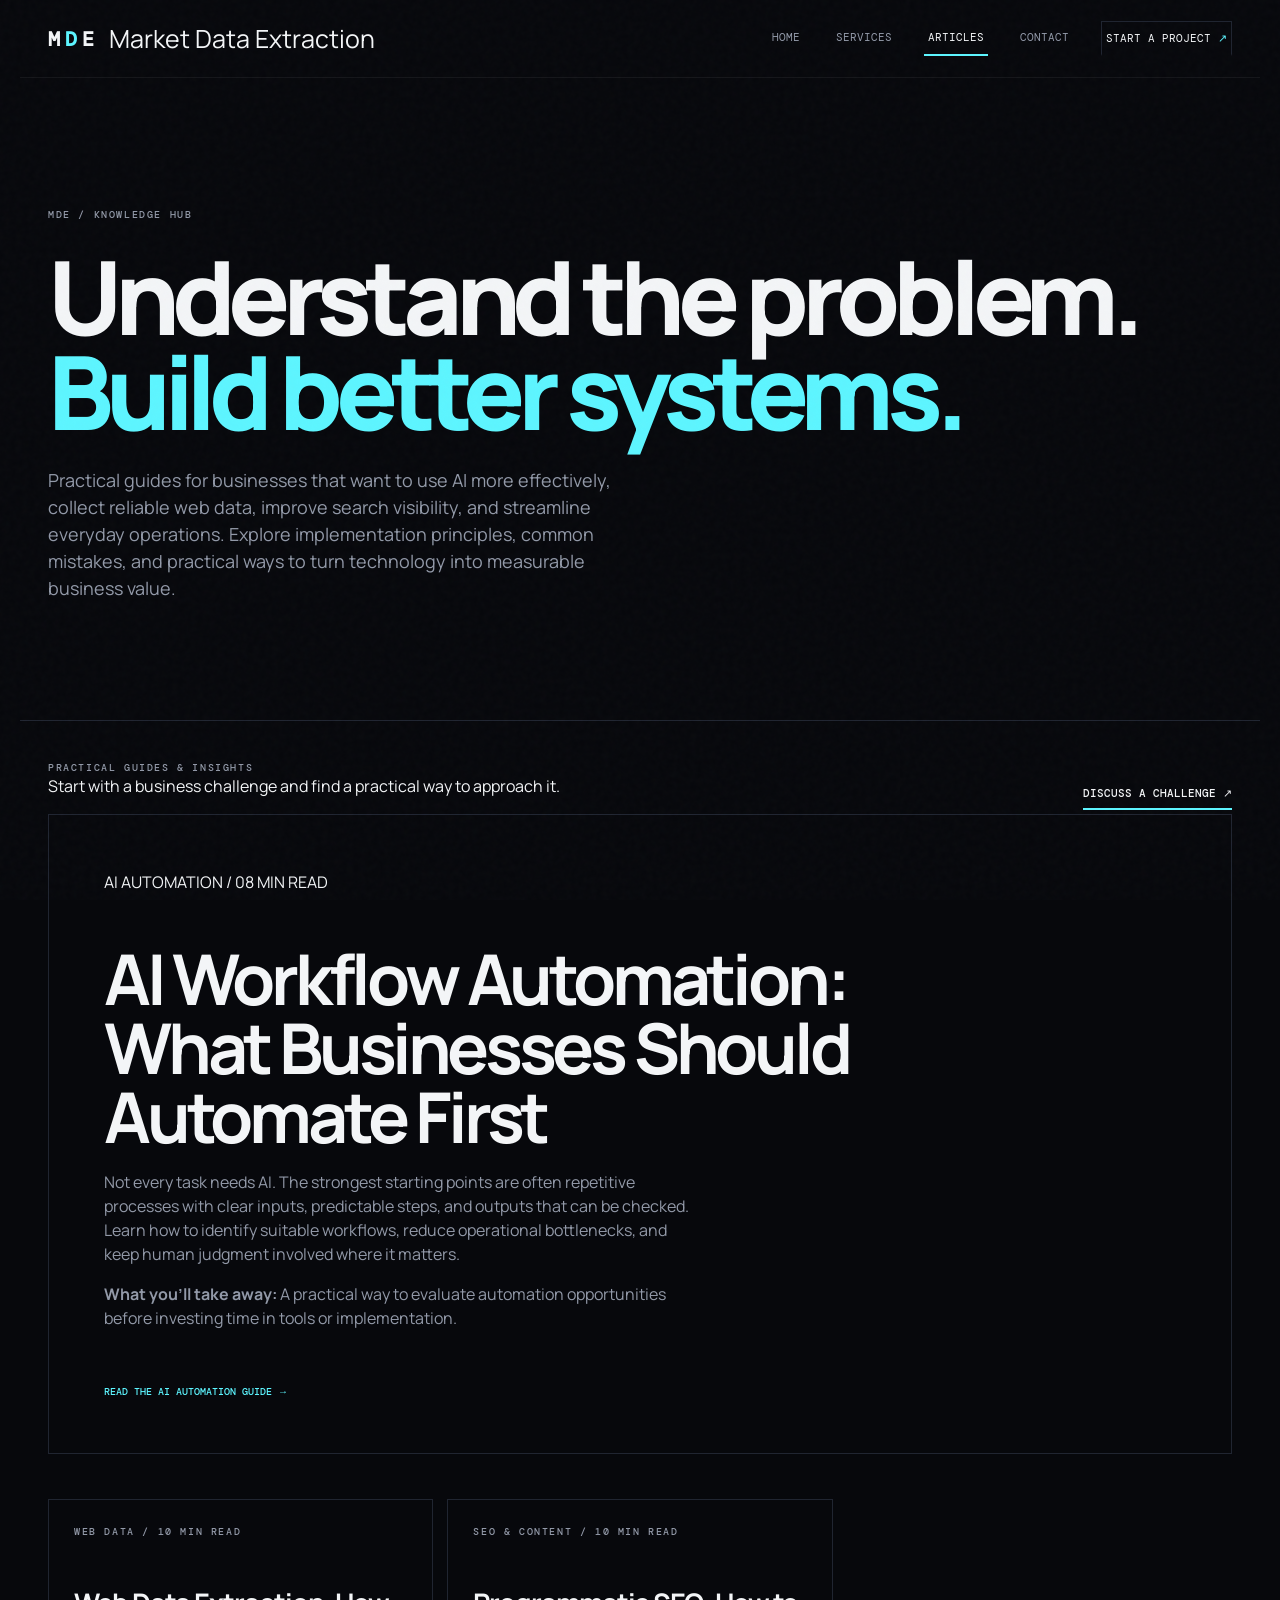
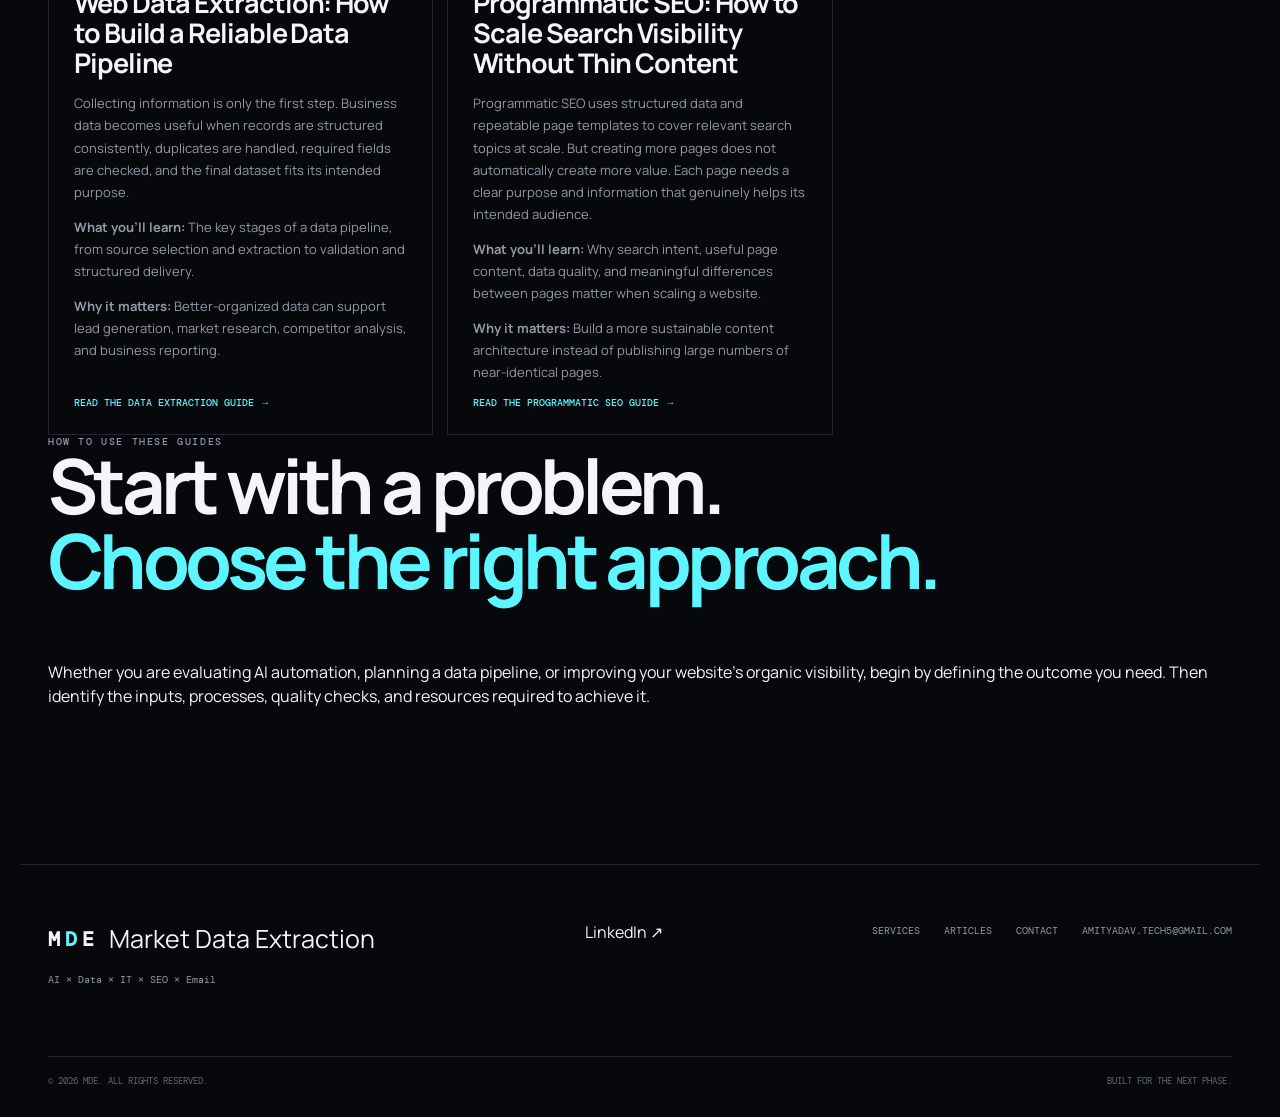
==== commit 5d8052a8: "Update articles.html" ====
--- a/articles.html
+++ b/articles.html
@@ -5,7 +5,7 @@
   <meta name="viewport" content="width=device-width, initial-scale=1.0">
   <meta name="description" content="Practical insights on AI automation, web data extraction, programmatic SEO and business intelligence strategies.">
   <meta name="theme-color" content="#07080c">
-  <title>Articles — AI Automation & Data Extraction Guides | MDE</title>
+  <title>Articles | MDE</title>
   <link rel="stylesheet" href="css/mdestyle.css">
 </head>
 <body>
@@ -21,29 +21,50 @@
       <a href="contact.html">Contact</a>
       <a class="nav-cta" href="contact.html">Start a Project <span>↗</span></a>
     </nav>
-  </header><main>
-<section class="page-hero section-pad"><div class="section-label">MDE / ARTICLES</div><h1>Ideas for building<br><em>better systems.</em></h1><p>Practical thinking across AI, data, IT, SEO and emai[...]
+  </header>
+  <main>
+<section class="page-hero section-pad">
+  <div class="section-label">MDE / KNOWLEDGE HUB</div>
+
+  <h1>
+    Understand the problem.<br>
+    <em>Build better systems.</em>
+  </h1>
+
+  <p>
+    Practical guides for businesses that want to use AI more effectively,
+    collect reliable web data, improve search visibility, and streamline
+    everyday operations. Explore implementation principles, common
+    mistakes, and practical ways to turn technology into measurable
+    business value.
+  </p>
+</section>
+
+
 <section class="article-index section-pad">
 
   <div class="section-head reveal">
-    <div class="section-label">INSIGHTS & GUIDES</div>
-
-    <a class="text-link" href="articles.html">
-      Explore all insights ↗
+    <div>
+      <div class="section-label">PRACTICAL GUIDES &amp; INSIGHTS</div>
+      <p>
+        Start with a business challenge and find a practical way to approach it.
+      </p>
+    </div>
+
+    <a class="text-link" href="contact.html">
+      Discuss a Challenge ↗
     </a>
   </div>
 
 
-  <!-- FEATURED AI ARTICLE -->
+  <!-- FEATURED ARTICLE: AI AUTOMATION -->
 
   <a
     class="article-large reveal"
     href="article/ai-automation.html"
+    aria-label="Read the guide to AI workflow automation"
   >
-
-    <span>
-      AI AUTOMATION / 08 MIN
-    </span>
+    <span>AI AUTOMATION / 08 MIN READ</span>
 
     <h2>
       AI Workflow Automation:
@@ -51,31 +72,35 @@
     </h2>
 
     <p>
-      AI workflow automation is most valuable when it removes
-      repetitive work, reduces operational bottlenecks and helps
-      people make better decisions—not when AI is added simply
-      because it is available.
+      Not every task needs AI. The strongest starting points are often
+      repetitive processes with clear inputs, predictable steps, and
+      outputs that can be checked. Learn how to identify suitable
+      workflows, reduce operational bottlenecks, and keep human judgment
+      involved where it matters.
     </p>
 
-    <b>
-      Read AI Automation Guide →
-    </b>
-
+    <p>
+      <strong>What you'll take away:</strong>
+      A practical way to evaluate automation opportunities before investing
+      time in tools or implementation.
+    </p>
+
+    <b>Read the AI Automation Guide →</b>
   </a>
 
 
   <div class="article-grid">
 
 
-    <!-- DATA EXTRACTION -->
+    <!-- ARTICLE 1: WEB DATA EXTRACTION -->
 
     <a
       class="article-card reveal"
       href="article/data-extraction.html"
+      aria-label="Read the guide to building a reliable web data extraction pipeline"
     >
-
       <span class="article-meta">
-        DATA EXTRACTION / 10 MIN
+        WEB DATA / 10 MIN READ
       </span>
 
       <h3>
@@ -84,28 +109,39 @@
       </h3>
 
       <p>
-        Web data extraction is more than scraping pages.
-        A reliable data pipeline must collect the right information,
-        structure it consistently, validate the results and produce
-        a dataset that can actually be used for business decisions.
+        Collecting information is only the first step. Business data
+        becomes useful when records are structured consistently, duplicates
+        are handled, required fields are checked, and the final dataset
+        fits its intended purpose.
+      </p>
+
+      <p>
+        <strong>What you'll learn:</strong>
+        The key stages of a data pipeline, from source selection and
+        extraction to validation and structured delivery.
+      </p>
+
+      <p>
+        <strong>Why it matters:</strong>
+        Better-organized data can support lead generation, market research,
+        competitor analysis, and business reporting.
       </p>
 
       <span class="read">
-        Read Data Extraction Guide →
-      </span>
-
-    </a>
-
-
-    <!-- PROGRAMMATIC SEO -->
+        Read the Data Extraction Guide →
+      </span>
+    </a>
+
+
+    <!-- ARTICLE 2: PROGRAMMATIC SEO -->
 
     <a
       class="article-card reveal"
       href="article/programmatic-seo.html"
+      aria-label="Read the guide to scaling search visibility with programmatic SEO"
     >
-
       <span class="article-meta">
-        SEO / 10 MIN
+        SEO &amp; CONTENT / 10 MIN READ
       </span>
 
       <h3>
@@ -114,25 +150,60 @@
       </h3>
 
       <p>
-        Programmatic SEO can help businesses create large numbers
-        of useful search pages from structured information. But
-        scale only works when every page provides genuine value
-        rather than simply repeating a template with different keywords.
+        Programmatic SEO uses structured data and repeatable page templates
+        to cover relevant search topics at scale. But creating more pages
+        does not automatically create more value. Each page needs a clear
+        purpose and information that genuinely helps its intended audience.
+      </p>
+
+      <p>
+        <strong>What you'll learn:</strong>
+        Why search intent, useful page content, data quality, and meaningful
+        differences between pages matter when scaling a website.
+      </p>
+
+      <p>
+        <strong>Why it matters:</strong>
+        Build a more sustainable content architecture instead of publishing
+        large numbers of near-identical pages.
       </p>
 
       <span class="read">
-        Read Programmatic SEO Guide →
-      </span>
-
-    </a>
+        Read the Programmatic SEO Guide →
+      </span>
+    </a>
+
   </div>
+
+
+  <!-- CONTENT VALUE / READER GUIDANCE -->
+
+  <div class="section-head reveal">
+    <div>
+      <div class="section-label">HOW TO USE THESE GUIDES</div>
+
+      <h2>
+        Start with a problem.<br>
+        <em>Choose the right approach.</em>
+      </h2>
+
+      <p>
+        Whether you are evaluating AI automation, planning a data pipeline,
+        or improving your website's organic visibility, begin by defining
+        the outcome you need. Then identify the inputs, processes, quality
+        checks, and resources required to achieve it.
+      </p>
+    </div>
+  </div>
+
 </section>
 </main>
-<footer class="footer section-pad">
+  <footer class="footer section-pad">
     <div class="footer-top">
-      <div><a class="logo footer-logo" href="index.html"><span class="logo-mark"><span>M</span><span class="logo-d">D</span><span>E</span></span><span>Market Data Extraction</span></a><p>AI × Da[...]
+      <div><a class="logo footer-logo" href="index.html"><span class="logo-mark"><span>M</span><span class="logo-d">D</span><span>E</span></span><span>Market Data Extraction</span></a><p>AI × Data × IT × SEO × Email</p></div>
       <div><a href="https://www.linkedin.com/company/market-data-extraction/" target="_blank" rel="noopener noreferrer">LinkedIn ↗</a></div>
-      <div class="footer-links"><a href="services.html">Services</a><a href="articles.html">Articles</a><a href="contact.html">Contact</a><a href="mailto:amityadav.tech5@gmail.com">amityadav.tech[...]
+      <div class="footer-links"><a href="services.html">Services</a><a href="articles.html">Articles</a><a href="contact.html">Contact</a><a href="mailto:amityadav.tech5@gmail.com">amityadav.tech5@gmail.com</a></div>
     </div>
     <div class="footer-bottom"><span>© 2026 MDE. All rights reserved.</span><span>Built for the next phase.</span></div>
-</footer><script src="js/main.js"></script></body></html>
+  </footer>
+  <script src="js/main.js"></script></body></html>
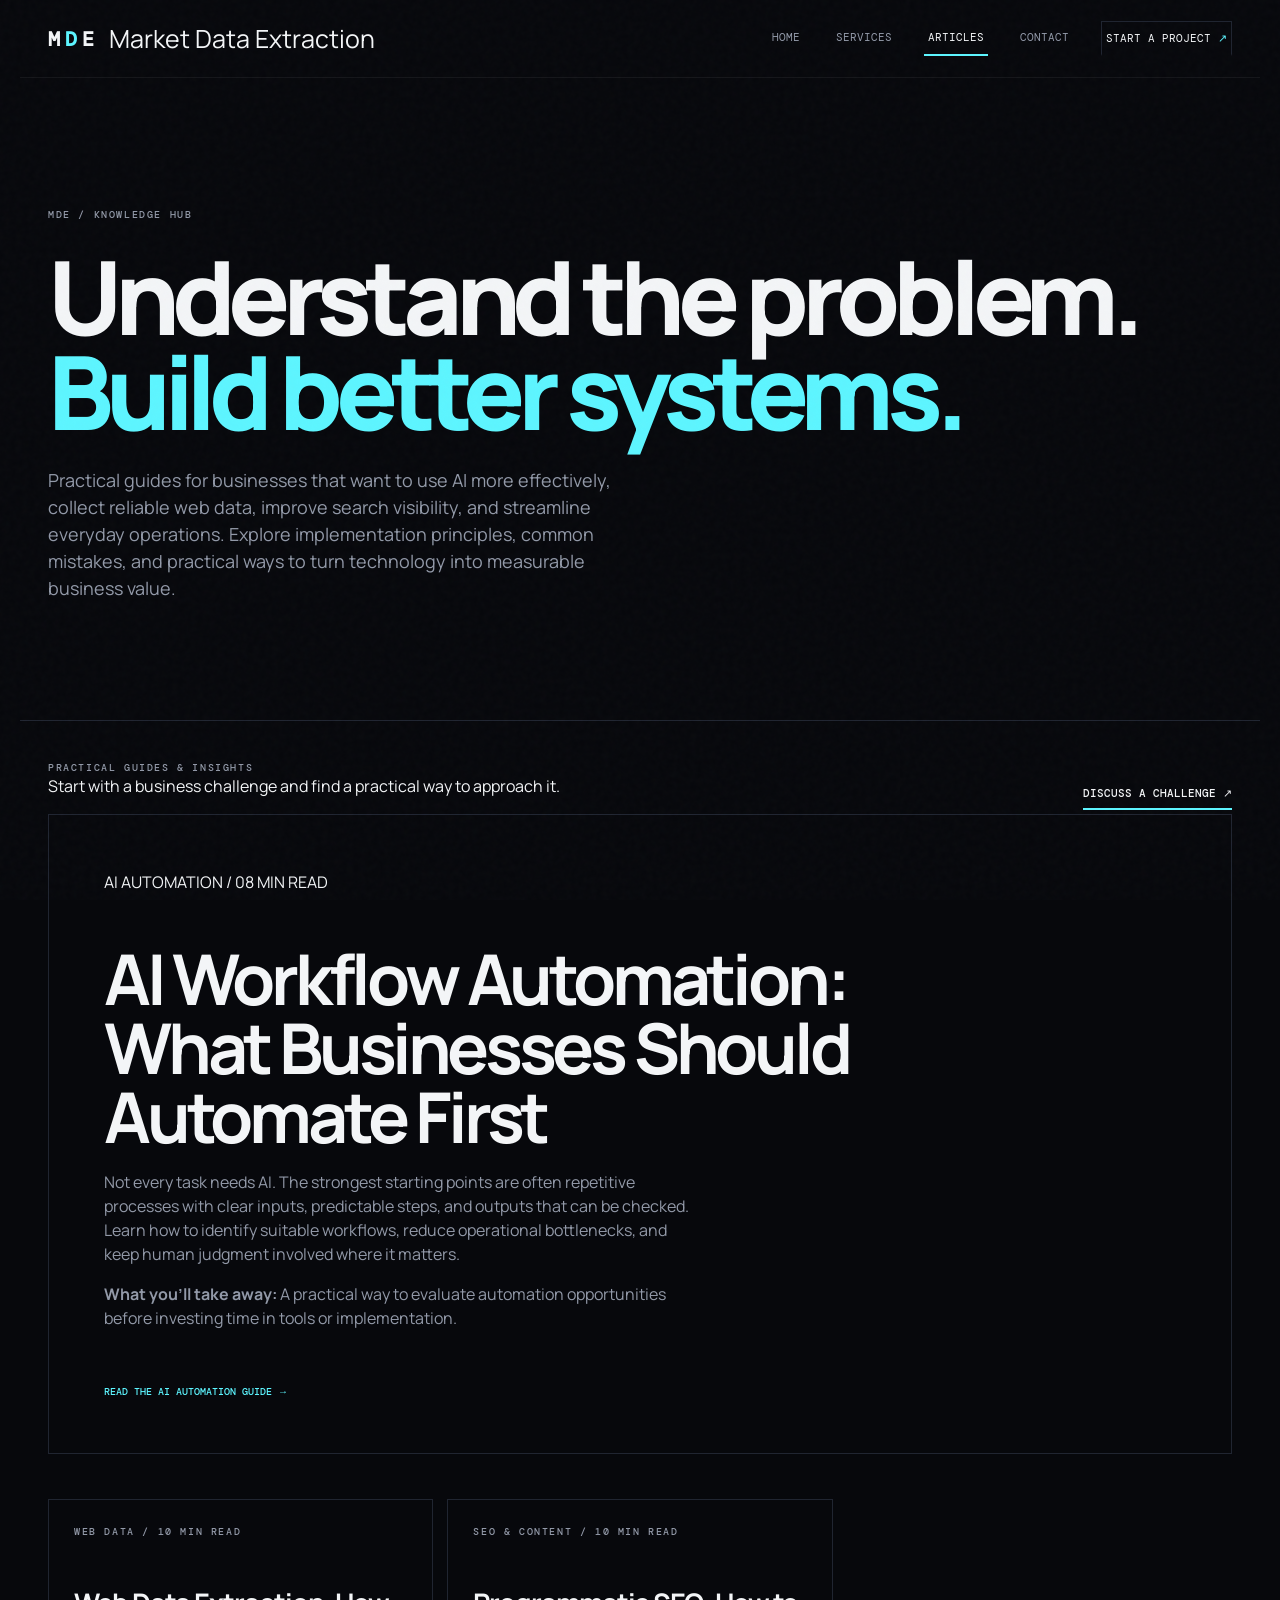
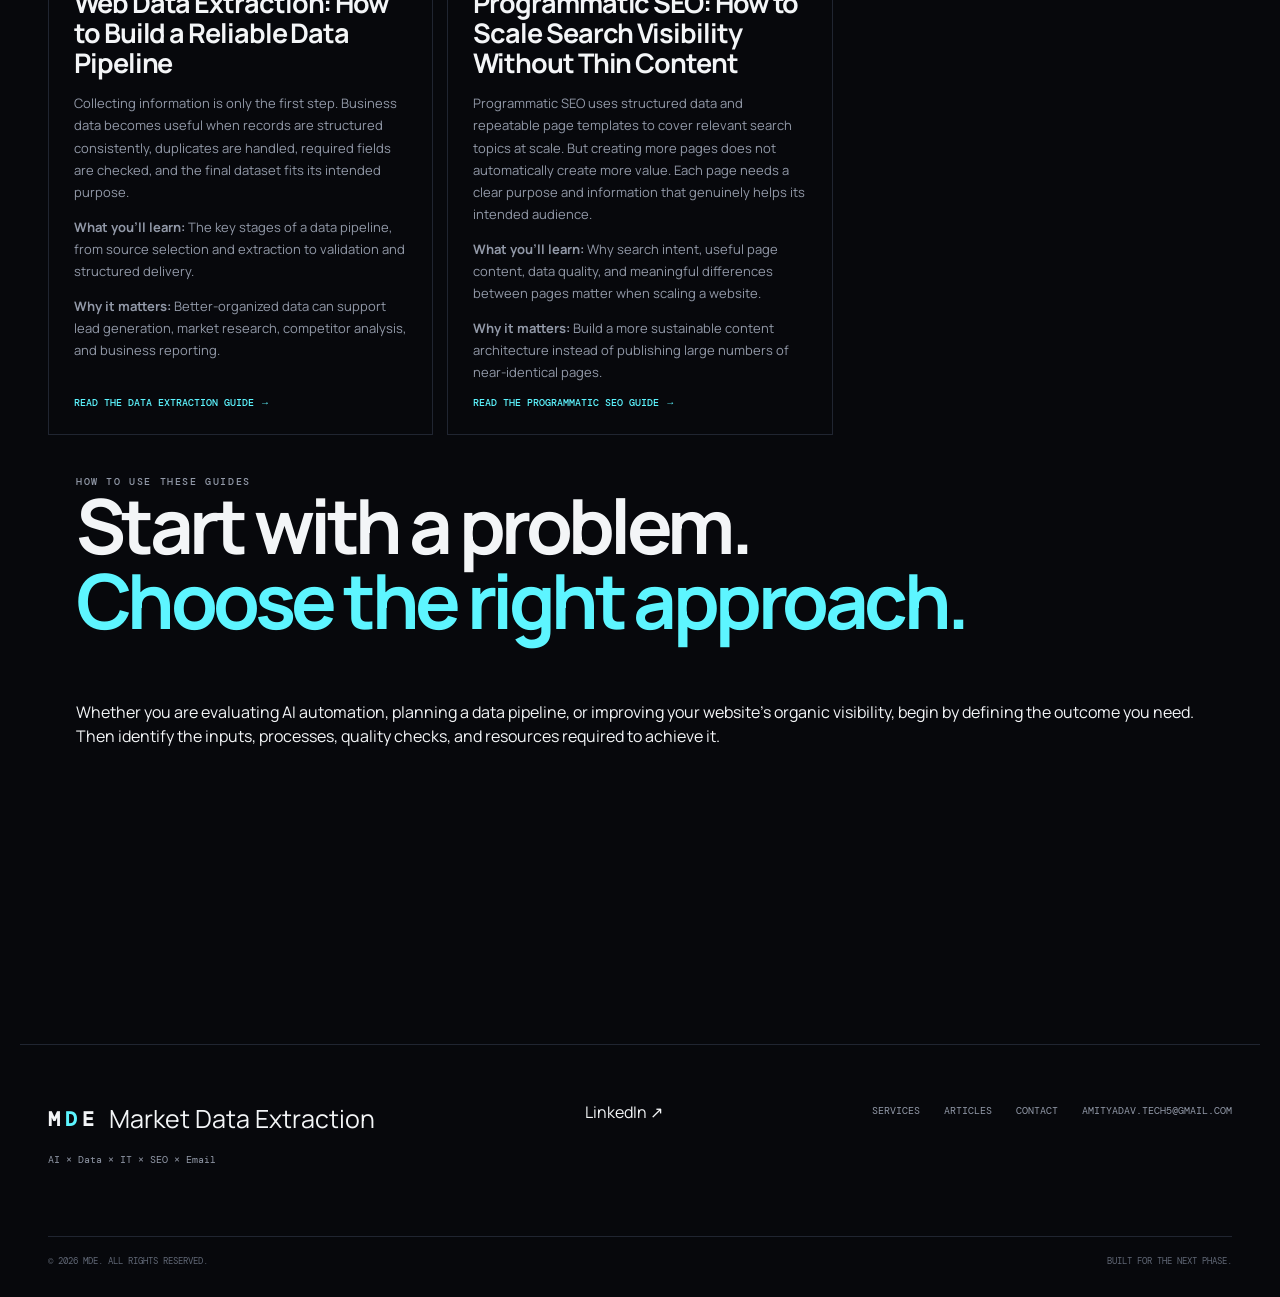
==== commit 109b9f2a: "Update articles.html" ====
--- a/articles.html
+++ b/articles.html
@@ -177,7 +177,7 @@
 
 
   <!-- CONTENT VALUE / READER GUIDANCE -->
-
+<section class="article-index section-pad">
   <div class="section-head reveal">
     <div>
       <div class="section-label">HOW TO USE THESE GUIDES</div>
@@ -195,7 +195,7 @@
       </p>
     </div>
   </div>
-
+</section>
 </section>
 </main>
   <footer class="footer section-pad">
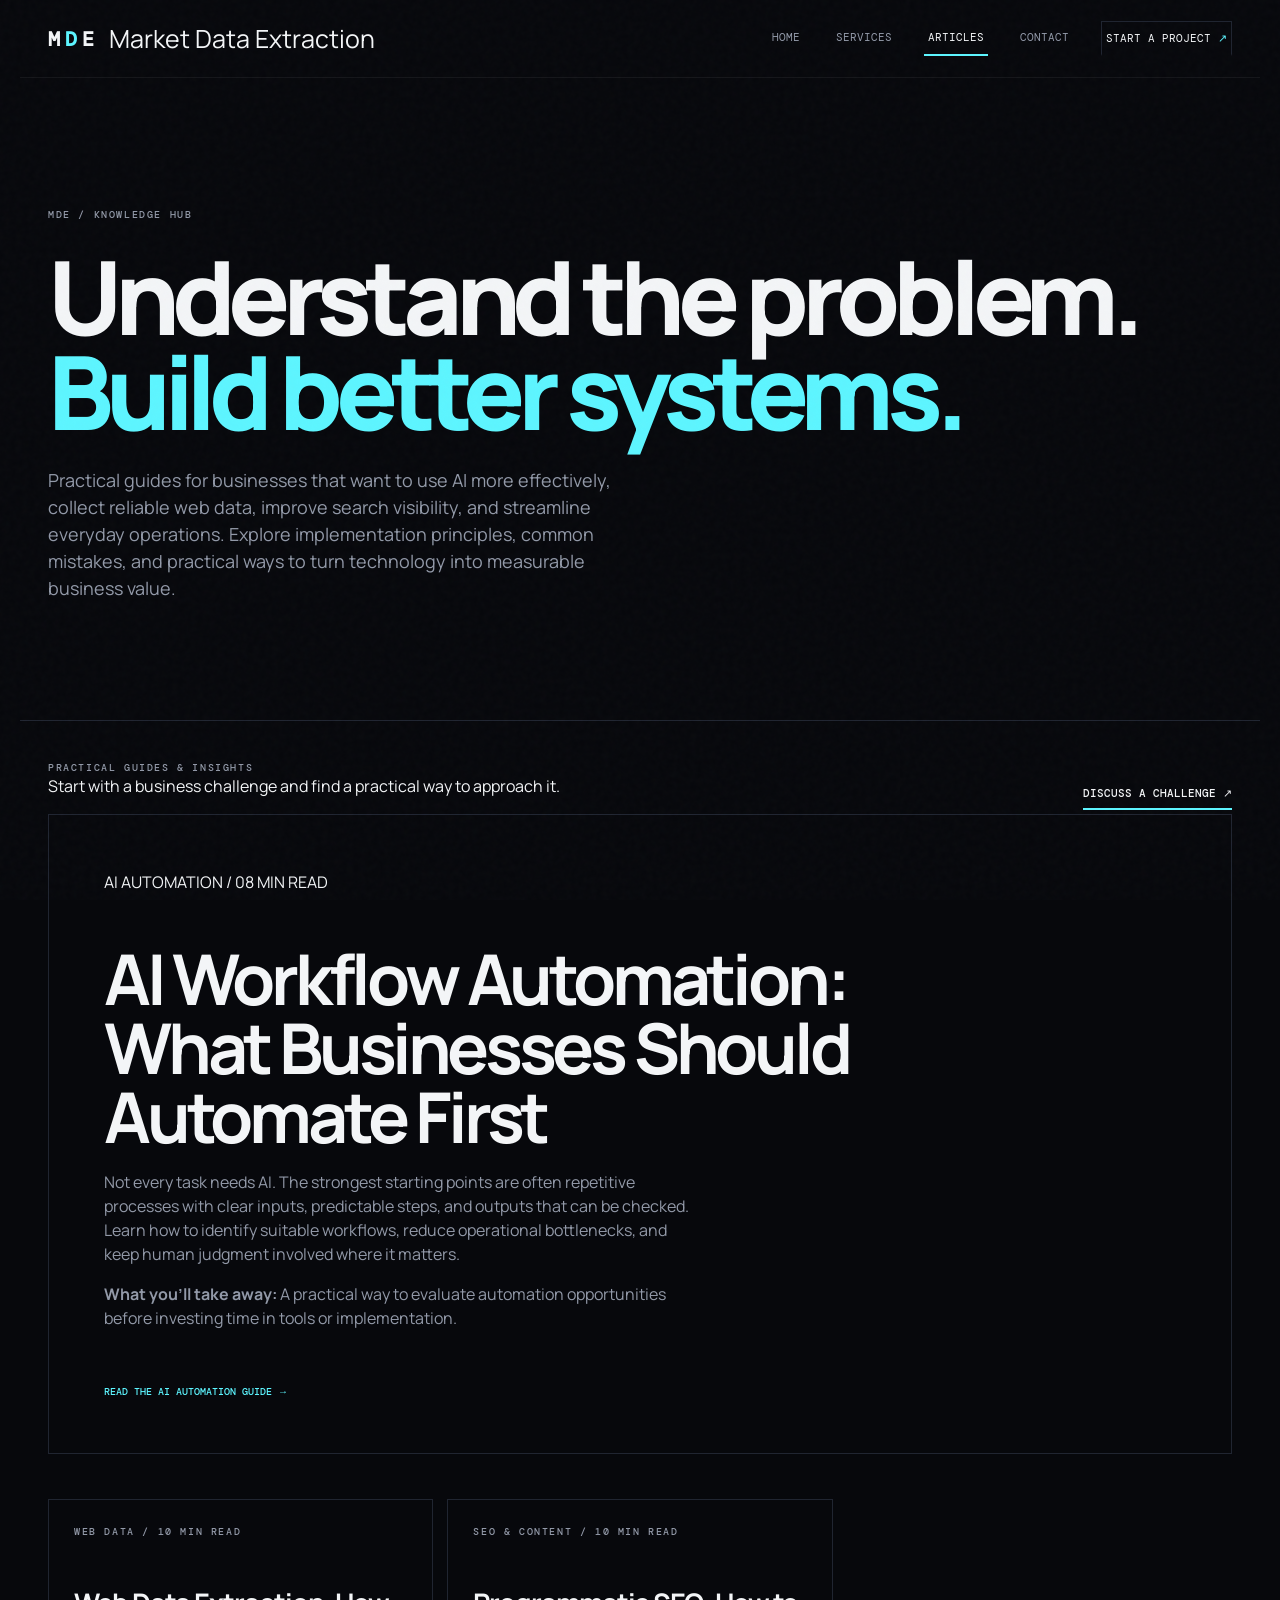
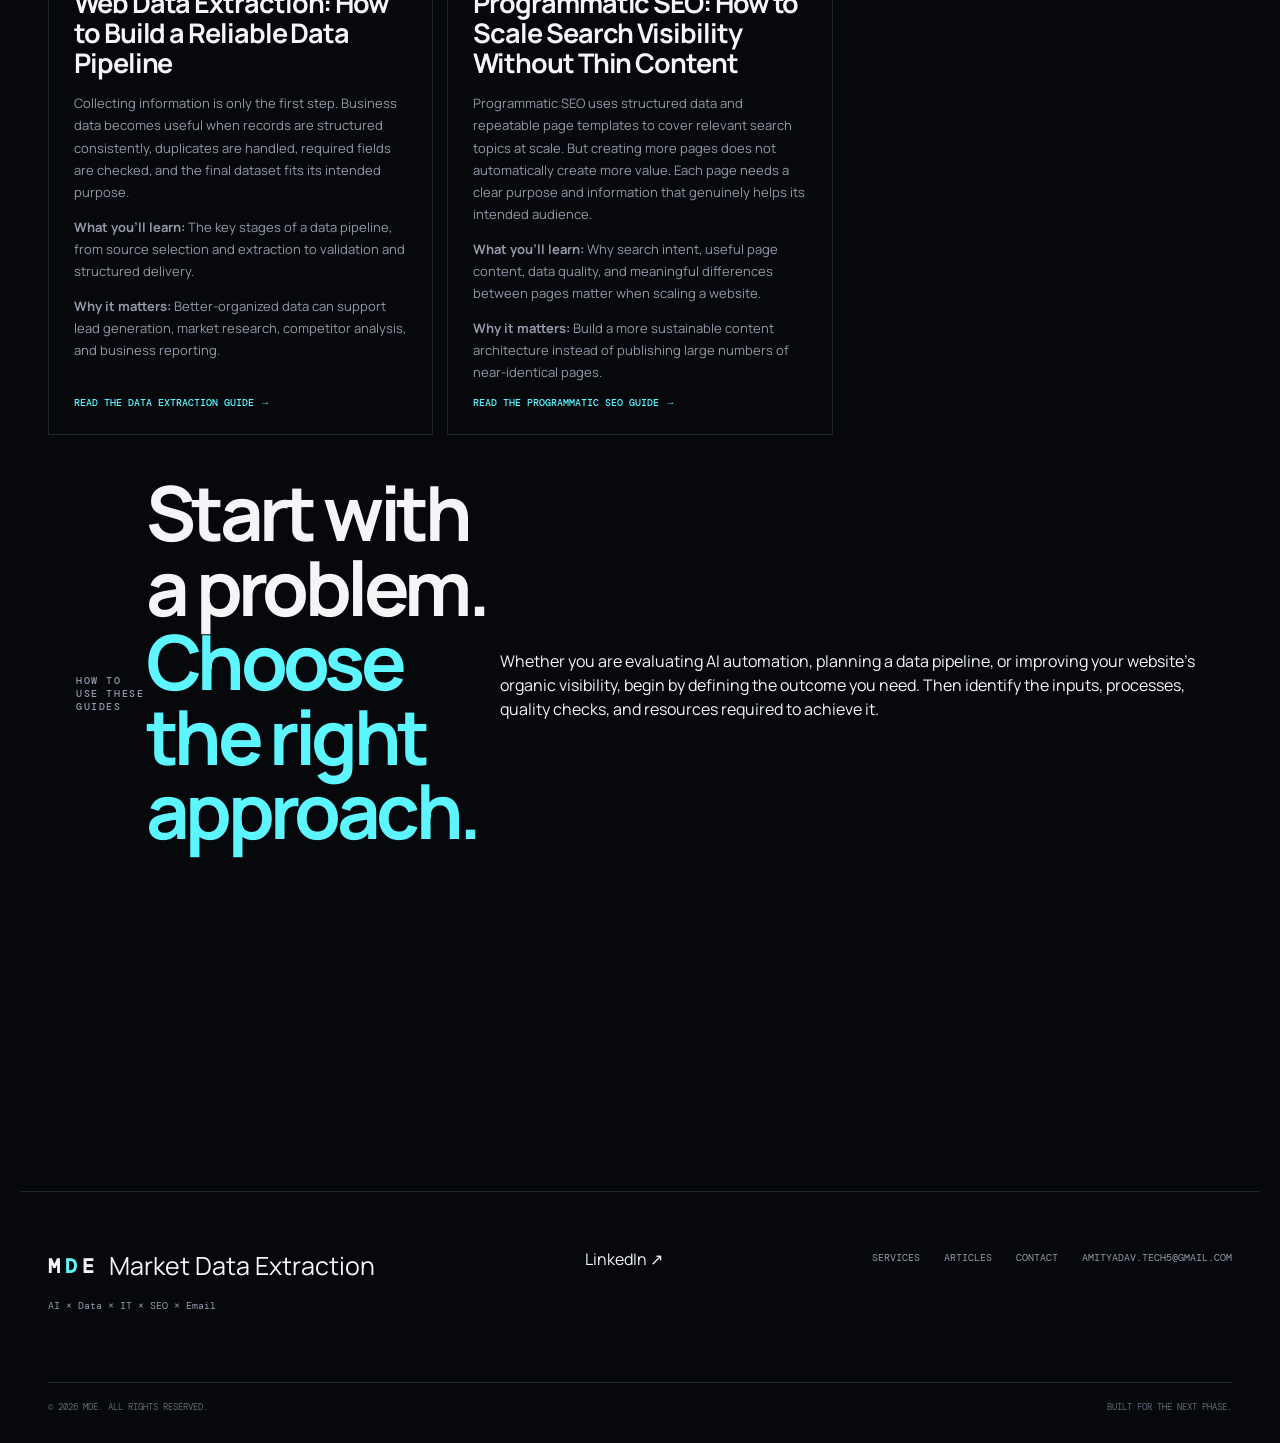
==== commit 067805ed: "Update articles.html" ====
--- a/articles.html
+++ b/articles.html
@@ -176,27 +176,17 @@
   </div>
 
 
-  <!-- CONTENT VALUE / READER GUIDANCE -->
-<section class="article-index section-pad">
+<!-- CONTENT VALUE / READER GUIDANCE -->
+<div class="article-index section-pad">
   <div class="section-head reveal">
-    <div>
       <div class="section-label">HOW TO USE THESE GUIDES</div>
+      <h2>Start with a problem.<br><em>Choose the right approach.</em></h2>
+      <p>Whether you are evaluating AI automation, planning a data pipeline, or improving your website's organic visibility, begin by defining the outcome you need. Then identify the inputs, processes, quality checks, and resources required to achieve it.</p>
+  </div>
+</div>
 
-      <h2>
-        Start with a problem.<br>
-        <em>Choose the right approach.</em>
-      </h2>
-
-      <p>
-        Whether you are evaluating AI automation, planning a data pipeline,
-        or improving your website's organic visibility, begin by defining
-        the outcome you need. Then identify the inputs, processes, quality
-        checks, and resources required to achieve it.
-      </p>
-    </div>
-  </div>
 </section>
-</section>
+    
 </main>
   <footer class="footer section-pad">
     <div class="footer-top">
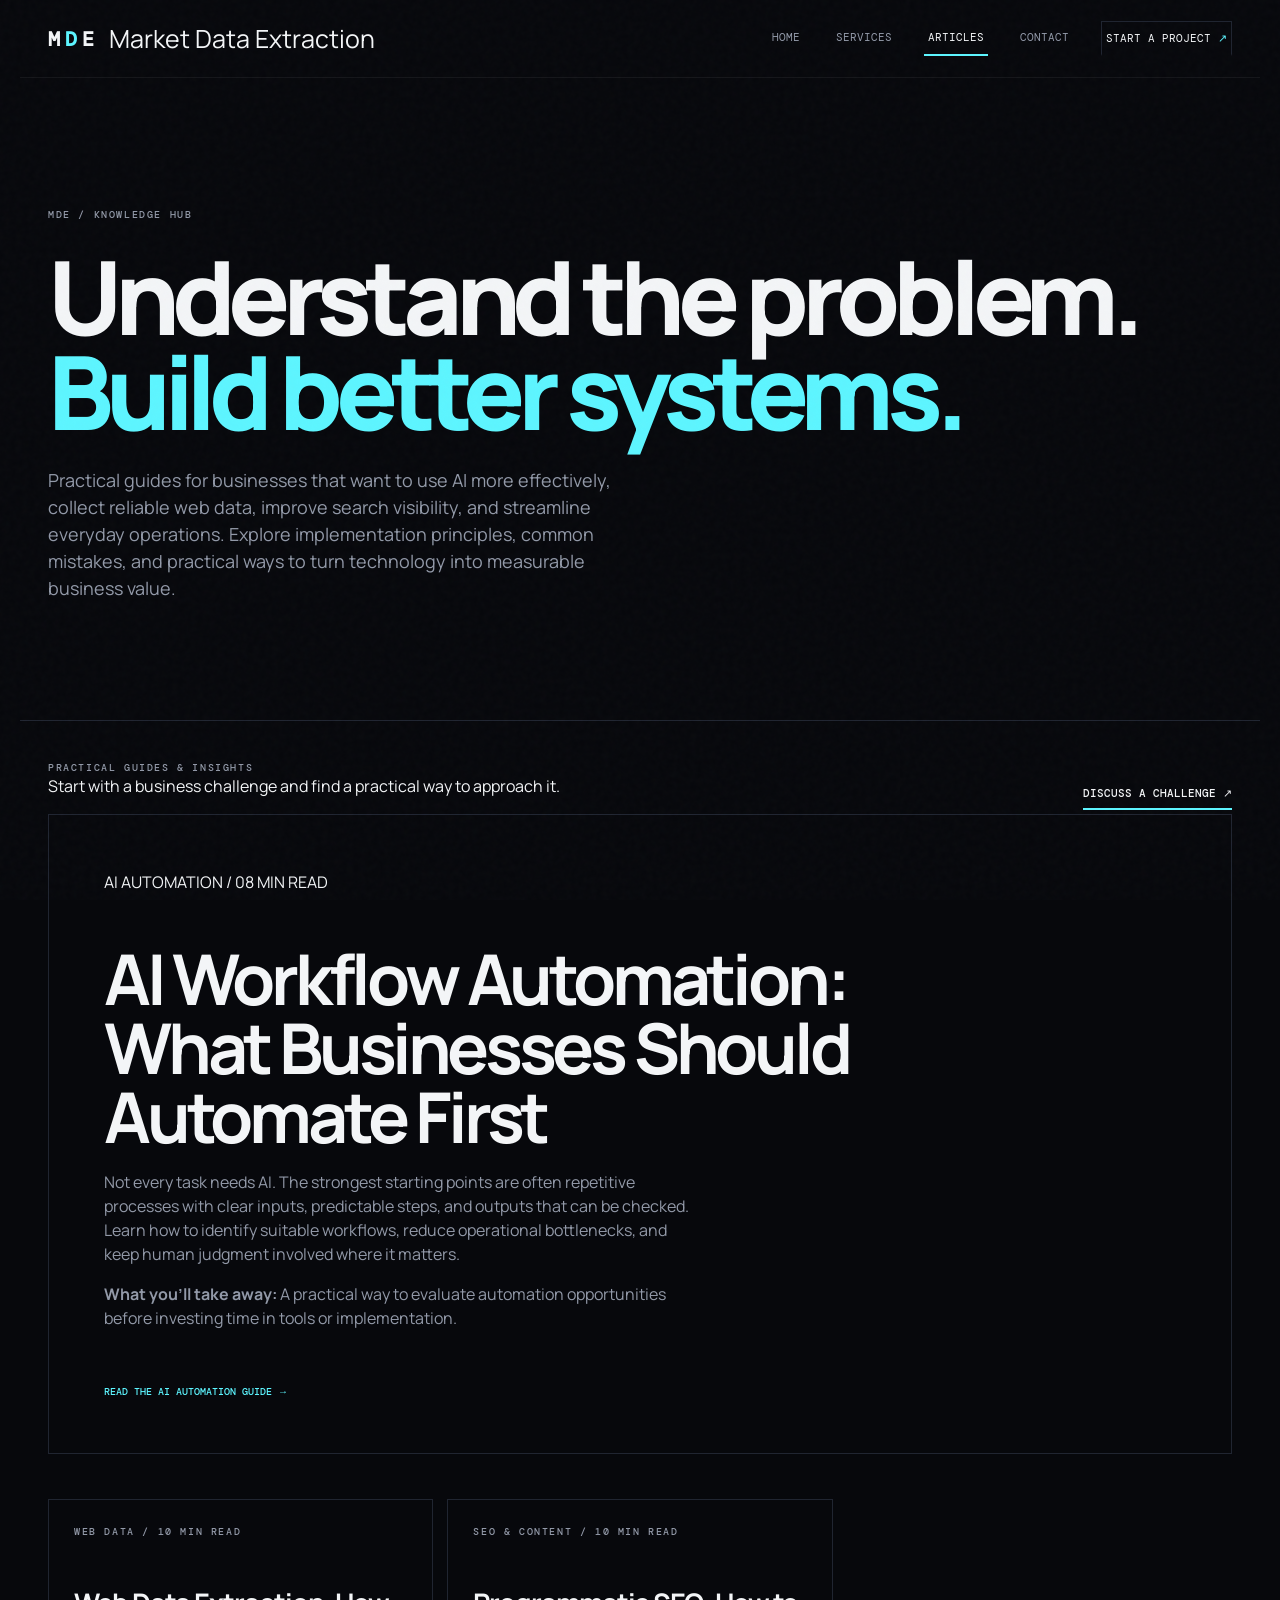
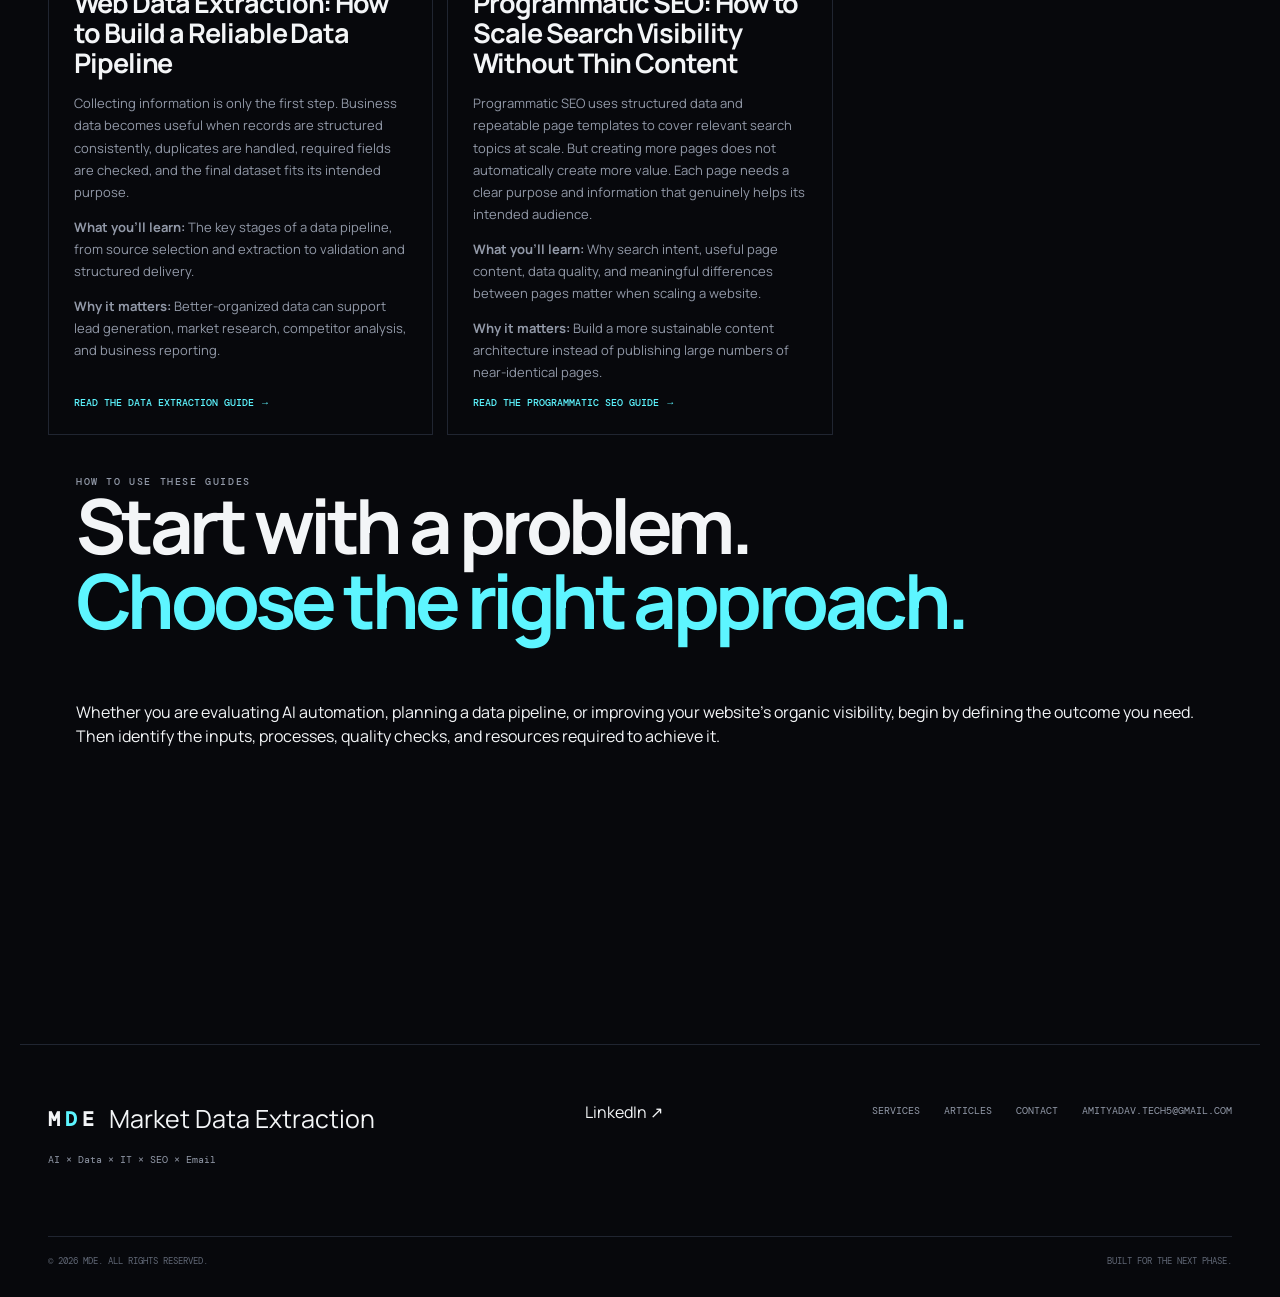
==== commit 0edbbcfd: "Update articles.html" ====
--- a/articles.html
+++ b/articles.html
@@ -177,13 +177,15 @@
 
 
 <!-- CONTENT VALUE / READER GUIDANCE -->
-<div class="article-index section-pad">
+<section class="article-index section-pad">
   <div class="section-head reveal">
+    <div>
       <div class="section-label">HOW TO USE THESE GUIDES</div>
       <h2>Start with a problem.<br><em>Choose the right approach.</em></h2>
       <p>Whether you are evaluating AI automation, planning a data pipeline, or improving your website's organic visibility, begin by defining the outcome you need. Then identify the inputs, processes, quality checks, and resources required to achieve it.</p>
-  </div>
-</div>
+    </div>
+  <div>
+</section>
 
 </section>
     
